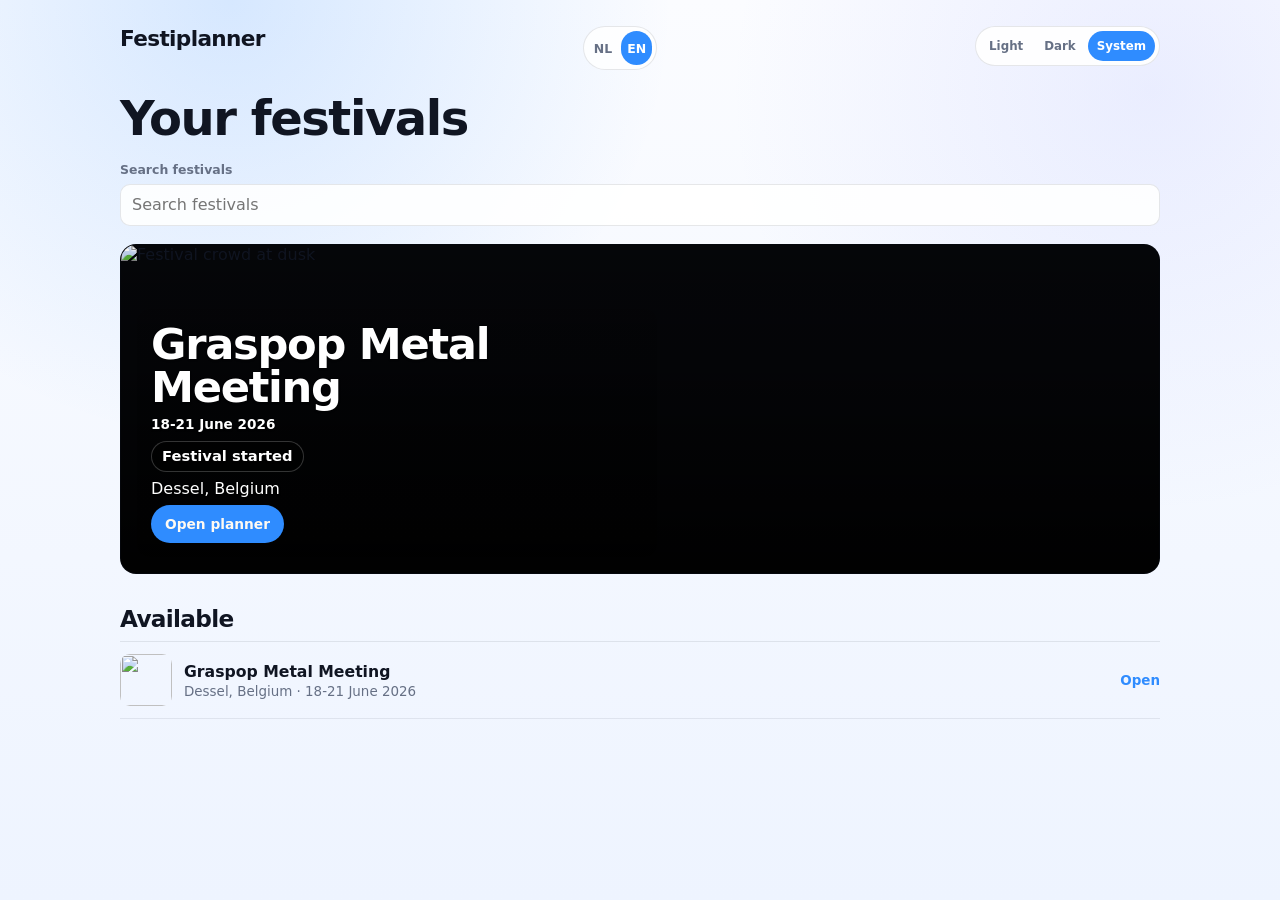
==== index.html @ 2f6f4ede "Add files via upload" ====
<!DOCTYPE html>
<html lang="en">
<head>
  <meta charset="UTF-8">
  <meta name="viewport" content="width=device-width, initial-scale=1.0">
  <title>Festiplanner</title>
  <link rel="stylesheet" href="festiplanner.css">
</head>
<body class="home-page fp-home">
  <div class="fp-shell">
    <header class="fp-topbar">
      <a class="fp-wordmark" href="index.html">Festiplanner</a>
    </header>

    <main class="fp-main">
      <section class="fp-page-head">
        <h1>Your festivals</h1>
      </section>

      <label class="fp-search">
        <span>Search festivals</span>
        <input id="festivalSearch" type="search" placeholder="Search festivals">
      </label>

      <section class="fp-featured" data-festival-card>
        <img src="assets/festival-crowd-discovery.png" alt="Festival crowd at dusk">
        <div class="fp-featured-content">
          <h2>Graspop Metal Meeting</h2>
          <span>18-21 June 2026</span>
          <p class="fp-countdown" id="featuredCountdown" aria-live="polite">Calculating countdown</p>
          <p>Dessel, Belgium</p>
          <a class="fp-primary-button" href="packing.html">Open planner</a>
        </div>
      </section>

      <section class="fp-section">
        <div class="fp-section-title">
          <h2>Available</h2>
        </div>
        <div class="fp-festival-list">
          <a class="fp-festival-item" href="packing.html" data-festival-card>
            <img src="assets/festival-crowd-discovery.png" alt="">
            <div>
              <strong>Graspop Metal Meeting</strong>
              <span>Dessel, Belgium · 18-21 June 2026</span>
            </div>
            <b>Open</b>
          </a>
        </div>
      </section>
    </main>
  </div>

  <script>
    const festivalSearch = document.getElementById("festivalSearch");
    const festivalCards = Array.from(document.querySelectorAll("[data-festival-card]"));
    festivalSearch.addEventListener("input", () => {
      const query = festivalSearch.value.trim().toLowerCase();
      festivalCards.forEach(card => {
        card.hidden = query && !card.textContent.toLowerCase().includes(query);
      });
    });

    const featuredCountdown = document.getElementById("featuredCountdown");
    const graspopStart = new Date("2026-06-18T00:00:00+02:00").getTime();

    function formatCountdownUnit(value, unit) {
      return `${value} ${unit}${value === 1 ? "" : "s"}`;
    }

    function updateFeaturedCountdown() {
      if (!featuredCountdown) return;
      const remaining = graspopStart - Date.now();
      if (remaining <= 0) {
        featuredCountdown.textContent = "Festival started";
        return;
      }

      const totalHours = Math.ceil(remaining / (1000 * 60 * 60));
      if (totalHours < 24) {
        featuredCountdown.textContent = `${formatCountdownUnit(totalHours, "hour")} remaining`;
        return;
      }

      const totalDays = Math.ceil(remaining / (1000 * 60 * 60 * 24));
      if (totalHours < 7 * 24) {
        const days = Math.floor(totalHours / 24);
        const hours = totalHours % 24;
        featuredCountdown.textContent = `${formatCountdownUnit(days, "day")} ${formatCountdownUnit(hours, "hour")} remaining`;
        return;
      }

      featuredCountdown.textContent = `${formatCountdownUnit(totalDays, "day")} remaining`;
    }

    updateFeaturedCountdown();
    setInterval(updateFeaturedCountdown, 60000);
  </script>
  <script src="festiplanner-i18n.js"></script>
</body>
</html>
---- festiplanner.css ----
:root {
      --bg: #100c0a;
      --panel: #1b1512;
      --panel-2: #281d18;
      --text: #f4ead3;
      --muted: #cabb9d;
      --line: #5a4033;
      --red: #c02c24;
      --blood: #6f1512;
      --amber: #d4a24b;
      --green: #73c66d;
      --blue: #8ba6bf;
      --shadow: 0 16px 34px rgba(0, 0, 0, 0.48);
    }

    * {
      box-sizing: border-box;
    }

    body {
      margin: 0;
      min-height: 100vh;
      background:
        linear-gradient(180deg, rgba(16, 12, 10, 0.86), var(--bg) 520px),
        repeating-linear-gradient(0deg, rgba(244, 234, 211, 0.03) 0 1px, transparent 1px 9px),
        repeating-linear-gradient(90deg, rgba(0, 0, 0, 0.18) 0 2px, transparent 2px 46px),
        #100c0a;
      color: var(--text);
      font-family: Arial, Helvetica, sans-serif;
      letter-spacing: 0;
    }

    body::before {
      content: "";
      position: fixed;
      inset: 0;
      z-index: -1;
      background:
        linear-gradient(180deg, rgba(192, 44, 36, 0.18), transparent 36%),
        repeating-linear-gradient(135deg, rgba(212, 162, 75, 0.08) 0 1px, transparent 1px 22px);
      border-bottom: 1px solid rgba(212, 162, 75, 0.18);
      opacity: 0.76;
    }

    button,
    input,
    select,
    textarea {
      font: inherit;
    }

    .app {
      width: min(1160px, calc(100% - 32px));
      margin: 0 auto;
      padding: 28px 0 40px;
    }

    header {
      display: grid;
      grid-template-columns: minmax(0, 1fr) auto;
      gap: 20px;
      align-items: end;
      min-height: 230px;
      padding: 26px 0;
    }

    .title-block {
      max-width: 720px;
    }

    .eyebrow {
      margin: 0 0 10px;
      color: var(--amber);
      font-weight: 700;
      text-transform: uppercase;
      font-size: 0.8rem;
      text-shadow: 0 0 18px rgba(241, 168, 59, 0.36);
    }

    h1 {
      margin: 0;
      font-size: clamp(2.4rem, 6vw, 5.8rem);
      line-height: 0.92;
      letter-spacing: 0;
      text-transform: uppercase;
      font-family: Georgia, "Times New Roman", serif;
      text-shadow: 0 5px 0 #000, 0 0 20px rgba(192, 44, 36, 0.18);
    }

    .subtitle {
      max-width: 580px;
      margin: 18px 0 0;
      color: var(--muted);
      font-size: 1.04rem;
      line-height: 1.55;
    }

    .progress-card {
      width: min(300px, 100%);
      background: linear-gradient(180deg, rgba(40, 29, 24, 0.96), rgba(20, 14, 12, 0.96));
      border: 1px solid var(--line);
      border-radius: 8px;
      padding: 18px;
      box-shadow: var(--shadow);
    }

    .progress-number {
      display: block;
      margin-bottom: 8px;
      font-size: 2.4rem;
      font-weight: 800;
      color: var(--green);
    }

    .progress-track {
      height: 10px;
      overflow: hidden;
      background: #0b0b0c;
      border: 1px solid #2b292c;
      border-radius: 4px;
    }

    .progress-fill {
      width: 0%;
      height: 100%;
      background: linear-gradient(90deg, var(--blood), var(--red), var(--amber));
      transition: width 180ms ease;
    }

    nav {
      position: sticky;
      top: 0;
      z-index: 5;
      display: grid;
      grid-template-columns: repeat(5, minmax(0, 1fr));
      gap: 8px;
      padding: 10px 0;
      background: rgba(16, 12, 10, 0.96);
    }

    nav a {
      display: grid;
      place-items: center;
      min-height: 42px;
      padding: 9px 10px;
      color: var(--text);
      text-decoration: none;
      border: 1px solid var(--line);
      border-radius: 8px;
      background: linear-gradient(180deg, #2b211c, #15100e);
      font-weight: 700;
      text-align: center;
      text-transform: uppercase;
      font-size: 0.9rem;
    }

    nav a:hover {
      border-color: var(--amber);
    }

    main {
      display: grid;
      gap: 20px;
    }

    section {
      scroll-margin-top: 78px;
    }

    .band {
      padding: 22px 0;
      border-top: 1px solid var(--line);
    }

    .section-head {
      display: flex;
      justify-content: space-between;
      gap: 16px;
      align-items: end;
      margin-bottom: 16px;
    }

    h2 {
      margin: 0;
      font-size: clamp(1.45rem, 3vw, 2.1rem);
      line-height: 1.1;
    }

    .hint {
      margin: 6px 0 0;
      color: var(--muted);
      line-height: 1.45;
    }

    .grid {
      display: grid;
      grid-template-columns: repeat(4, minmax(0, 1fr));
      gap: 12px;
    }

    .camp-card {
      min-height: 210px;
      padding: 16px;
      border: 1px solid var(--line);
      border-radius: 8px;
      background: var(--panel);
      cursor: pointer;
      text-align: left;
      color: var(--text);
      transition: transform 160ms ease, border-color 160ms ease, background 160ms ease;
    }

    .camp-card:hover {
      transform: translateY(-2px);
      border-color: var(--amber);
    }

    .camp-card.active {
      border-color: var(--red);
      background: linear-gradient(180deg, rgba(111, 21, 18, 0.62), var(--panel));
      box-shadow: inset 0 0 0 1px rgba(212, 162, 75, 0.22), 0 16px 34px rgba(0, 0, 0, 0.32);
    }

    .camp-icon {
      display: grid;
      place-items: center;
      width: 44px;
      height: 44px;
      margin-bottom: 12px;
      border-radius: 8px;
      background: #0f0b0c;
      border: 1px solid #4e3437;
      font-size: 1.35rem;
      font-weight: 900;
      color: var(--amber);
      text-shadow: 0 2px 0 #000;
    }

    .camp-card h3,
    .panel h3 {
      margin: 0 0 8px;
      font-size: 1.15rem;
    }

    .camp-card p,
    .panel p,
    li {
      color: var(--muted);
      line-height: 1.45;
    }

    .camp-card p {
      margin: 0;
    }

    .type-panel {
      margin-top: 14px;
      padding: 16px;
      border: 1px solid var(--line);
      border-radius: 8px;
      background: rgba(17, 14, 15, 0.86);
    }

    .type-panel h3 {
      margin: 0 0 12px;
      font-size: 1rem;
      text-transform: uppercase;
    }

    .type-grid {
      display: grid;
      grid-template-columns: repeat(3, minmax(0, 1fr));
      gap: 10px;
    }

    .type-card {
      min-height: 116px;
      padding: 13px;
      border: 1px solid var(--line);
      border-radius: 8px;
      background: #100e0f;
      color: var(--text);
      cursor: pointer;
      text-align: left;
    }

    .type-card.active,
    .type-card:hover {
      border-color: var(--amber);
      background: linear-gradient(180deg, rgba(241, 168, 59, 0.12), #100e0f);
    }

    .type-card strong {
      display: block;
      margin-bottom: 6px;
      color: var(--text);
    }

    .type-card span {
      display: block;
      color: var(--muted);
      line-height: 1.35;
      font-size: 0.9rem;
    }

    .selected-panel {
      display: grid;
      grid-template-columns: 1fr 1fr;
      gap: 14px;
      align-items: stretch;
    }

    .panel {
      padding: 18px;
      border: 1px solid var(--line);
      border-radius: 8px;
      background: var(--panel);
    }

    .status-row {
      display: flex;
      flex-wrap: wrap;
      gap: 8px;
      margin-top: 14px;
    }

    .pill {
      display: inline-flex;
      align-items: center;
      min-height: 30px;
      padding: 6px 10px;
      border-radius: 999px;
      background: #101012;
      border: 1px solid #343136;
      color: var(--text);
      font-size: 0.88rem;
      font-weight: 700;
    }

    .tools {
      display: flex;
      flex-wrap: wrap;
      gap: 8px;
      justify-content: flex-end;
    }

    .tool-button {
      min-height: 38px;
      border: 1px solid var(--line);
      border-radius: 8px;
      background: var(--panel-2);
      color: var(--text);
      cursor: pointer;
      padding: 8px 12px;
      font-weight: 700;
      text-transform: uppercase;
      font-size: 0.86rem;
    }

    .tool-button:hover {
      border-color: var(--amber);
    }

    .category-grid {
      display: grid;
      grid-template-columns: repeat(3, minmax(0, 1fr));
      gap: 12px;
    }

    .category {
      padding: 16px;
      border: 1px solid var(--line);
      border-radius: 8px;
      background:
        linear-gradient(180deg, rgba(224, 50, 50, 0.08), transparent 34%),
        var(--panel);
    }

    .category h3 {
      display: flex;
      justify-content: space-between;
      gap: 10px;
      margin: 0 0 12px;
      font-size: 1rem;
    }

    .counter {
      color: var(--amber);
      font-size: 0.86rem;
      white-space: nowrap;
    }

    .checklist {
      display: grid;
      gap: 8px;
    }

    label.check {
      display: grid;
      grid-template-columns: 20px minmax(0, 1fr);
      gap: 9px;
      align-items: start;
      min-height: 28px;
      color: var(--text);
      cursor: pointer;
      line-height: 1.35;
    }

    input[type="checkbox"] {
      width: 18px;
      height: 18px;
      accent-color: var(--red);
      margin-top: 1px;
    }

    label.check span {
      overflow-wrap: anywhere;
    }

    label.check.done span {
      color: #807a72;
      text-decoration: line-through;
    }

    .split {
      display: grid;
      grid-template-columns: 1fr 1fr;
      gap: 12px;
    }

    .lineup-shell {
      display: grid;
      gap: 12px;
    }

    .lineup-controls {
      display: grid;
      grid-template-columns: 1fr 1fr minmax(220px, 1.4fr);
      gap: 10px;
      align-items: end;
    }

    .day-tabs {
      display: grid;
      grid-template-columns: repeat(4, minmax(0, 1fr));
      gap: 8px;
    }

    .day-tab {
      min-height: 40px;
      border: 1px solid var(--line);
      border-radius: 8px;
      background: #100e0f;
      color: var(--text);
      cursor: pointer;
      font-weight: 800;
      text-transform: uppercase;
    }

    .day-tab.active {
      border-color: var(--red);
      background: linear-gradient(180deg, rgba(224, 50, 50, 0.24), #100e0f);
    }

    .lineup-grid {
      display: grid;
      grid-template-columns: minmax(0, 1fr) minmax(320px, 0.38fr);
      gap: 12px;
      align-items: start;
    }

    .act-list {
      display: block;
      overflow-x: auto;
      padding-bottom: 8px;
    }

    .schedule-board {
      min-width: 980px;
      display: grid;
      gap: 8px;
    }

    .time-axis {
      position: relative;
      height: 30px;
      margin-left: 132px;
      border-bottom: 1px solid var(--line);
    }

    .time-tick {
      position: absolute;
      bottom: 5px;
      transform: translateX(-50%);
      color: var(--amber);
      font-size: 0.78rem;
      font-weight: 800;
    }

    .stage-lane {
      display: grid;
      grid-template-columns: 120px minmax(0, 1fr);
      gap: 12px;
      min-height: 116px;
      align-items: stretch;
    }

    .stage-name {
      display: grid;
      place-items: center;
      min-height: 68px;
      padding: 8px;
      border: 1px solid var(--line);
      border-radius: 8px;
      background: #120d0b;
      color: var(--amber);
      font-size: 0.78rem;
      font-weight: 900;
      text-align: center;
      text-transform: uppercase;
    }

    .stage-track {
      position: relative;
      min-height: 116px;
      border: 1px solid rgba(90, 64, 51, 0.82);
      border-radius: 8px;
      background:
        repeating-linear-gradient(90deg, rgba(212, 162, 75, 0.09) 0 1px, transparent 1px 80px),
        rgba(12, 9, 8, 0.88);
      display: flex;
      gap: 8px;
      align-items: stretch;
      overflow-x: auto;
      padding: 8px;
    }

    .stage-track.readable {
      min-height: 0;
      flex-wrap: wrap;
    }

    .act-card {
      position: relative;
      left: auto;
      width: 190px;
      min-width: 190px;
      min-height: 92px;
      display: grid;
      grid-template-columns: minmax(0, 1fr);
      grid-template-rows: minmax(0, 1fr) 34px;
      gap: 8px;
      align-items: center;
      padding: 10px;
      border: 1px solid var(--line);
      border-radius: 7px;
      background: linear-gradient(180deg, #2a1c17, #160f0d);
    }

    .act-card.favorite {
      border-color: var(--amber);
      box-shadow: inset 0 -4px 0 var(--amber);
    }

    .act-card.clashing {
      border-color: var(--red);
      background: linear-gradient(180deg, rgba(140, 23, 23, 0.92), #160f0d);
      box-shadow: inset 0 -4px 0 var(--red);
    }

    .act-name {
      display: block;
      margin-bottom: 4px;
      color: var(--text);
      font-size: 0.96rem;
      line-height: 1.14;
      font-weight: 900;
      overflow-wrap: anywhere;
    }

    .act-meta {
      color: var(--muted);
      font-size: 0.78rem;
      line-height: 1.3;
    }

    .favorite-button {
      width: 100%;
      height: 32px;
      border: 1px solid var(--line);
      border-radius: 7px;
      background: #0f0b0c;
      color: var(--amber);
      cursor: pointer;
      font-size: 0.8rem;
      font-weight: 900;
      text-transform: uppercase;
    }

    .favorite-button[aria-pressed="true"] {
      background: var(--amber);
      color: #160f09;
      border-color: var(--amber);
    }

    .clash-list {
      display: grid;
      gap: 8px;
    }

    .clash-card {
      padding: 12px;
      border: 1px solid rgba(224, 50, 50, 0.9);
      border-radius: 8px;
      background: rgba(140, 23, 23, 0.38);
    }

    .plan-list,
    .marked-list {
      display: grid;
      gap: 8px;
      margin-bottom: 16px;
    }

    .mini-act {
      padding: 10px;
      border: 1px solid var(--line);
      border-radius: 8px;
      background: #120d0b;
    }

    .mini-act.clashing {
      border-color: var(--red);
      background: rgba(140, 23, 23, 0.3);
    }

    .clash-card strong {
      display: block;
      margin-bottom: 5px;
      color: var(--text);
    }

    .source-note {
      margin: 0;
      color: var(--muted);
      font-size: 0.85rem;
      line-height: 1.45;
    }

    .map-actions {
      display: grid;
      gap: 10px;
      margin-top: 12px;
    }

    .maps-link {
      display: grid;
      place-items: center;
      min-height: 42px;
      padding: 10px 12px;
      border: 1px solid var(--amber);
      border-radius: 8px;
      background: linear-gradient(180deg, #3a2619, #17100d);
      color: var(--text);
      text-decoration: none;
      font-weight: 900;
      text-transform: uppercase;
      text-align: center;
    }

    .maps-link:hover {
      border-color: var(--red);
    }

    .field {
      display: grid;
      gap: 7px;
    }

    .field span {
      color: var(--muted);
      font-weight: 700;
      font-size: 0.9rem;
    }

    input,
    select,
    textarea {
      width: 100%;
      min-height: 42px;
      padding: 10px 11px;
      border: 1px solid var(--line);
      border-radius: 8px;
      background: #101012;
      color: var(--text);
    }

    textarea {
      min-height: 118px;
      resize: vertical;
      line-height: 1.45;
    }

    .schedule {
      display: grid;
      gap: 10px;
    }

    .schedule-row {
      display: grid;
      grid-template-columns: 130px minmax(0, 1fr);
      gap: 12px;
      padding: 12px;
      border: 1px solid var(--line);
      border-radius: 8px;
      background: var(--panel);
    }

    .schedule-row strong {
      color: var(--amber);
    }

    .footer-note {
      color: var(--muted);
      font-size: 0.9rem;
      line-height: 1.5;
    }

    @media (max-width: 900px) {
      header,
      .selected-panel,
      .split {
        grid-template-columns: 1fr;
      }

      .progress-card {
        width: 100%;
      }

      .grid,
      .category-grid,
      .type-grid {
        grid-template-columns: repeat(2, minmax(0, 1fr));
      }
    }

    @media (max-width: 620px) {
      .app {
        width: min(100% - 12px, 1160px);
        padding-top: 6px;
      }

      header {
        min-height: auto;
        padding: 10px 0;
      }

      h1 {
        font-size: clamp(2.05rem, 14vw, 3.4rem);
        line-height: 0.98;
      }

      .subtitle {
        font-size: 0.98rem;
        margin-top: 10px;
      }

      .progress-card {
        padding: 12px;
      }

      nav {
        grid-template-columns: repeat(2, minmax(0, 1fr));
      }

      .grid,
      .category-grid,
      .type-grid {
        display: grid !important;
        grid-template-columns: 1fr;
        gap: 10px;
      }

      .camp-card {
        display: block !important;
        min-height: 0;
        padding: 14px;
      }

      .type-card {
        display: block !important;
        min-height: 0;
      }

      .category {
        display: block !important;
      }

      .section-head {
        display: grid;
        align-items: start;
      }

      .tools {
        justify-content: stretch;
      }

      .tool-button {
        flex: 1 1 140px;
      }

      .schedule-row {
        grid-template-columns: 1fr;
      }

      .lineup-controls,
      .lineup-grid {
        grid-template-columns: 1fr;
      }

      .day-tabs {
        grid-template-columns: repeat(2, minmax(0, 1fr));
      }

      .act-card {
        grid-template-columns: minmax(0, 1fr) 32px;
      }

      .schedule-board {
        min-width: 0;
      }

      .stage-lane {
        grid-template-columns: 1fr;
        gap: 6px;
      }

      .time-axis {
        display: none;
      }

      .stage-name {
        font-size: 0.7rem;
        min-height: 34px;
      }

      .stage-track {
        min-height: 0;
        flex-wrap: wrap;
        overflow-x: visible;
      }

      .act-card {
        position: relative;
        width: 100%;
        min-width: 0;
        min-height: 0;
      }
    }
  

    .site-nav a.active {
      border-color: var(--amber);
      color: var(--amber);
    }

    .festival-grid {
      display: grid;
      grid-template-columns: repeat(3, minmax(0, 1fr));
      gap: 12px;
    }

    .festival-card {
      min-height: 180px;
      padding: 18px;
      border: 1px solid var(--line);
      border-radius: 8px;
      background: var(--panel);
      color: var(--text);
      text-decoration: none;
      display: grid;
      align-content: space-between;
    }

    .festival-card.active {
      border-color: var(--amber);
      background: linear-gradient(180deg, rgba(111, 21, 18, 0.58), var(--panel));
    }

    .festival-card h3 {
      margin: 0 0 8px;
      font-size: 1.25rem;
      text-transform: uppercase;
    }

    .about-grid {
      display: grid;
      grid-template-columns: 1fr 1fr;
      gap: 12px;
    }

    .hidden-support {
      display: none !important;
    }

    @media (max-width: 900px) {
      .festival-grid,
      .about-grid {
        grid-template-columns: 1fr;
      }
    }

    .home-page {
      background:
        radial-gradient(circle at 12% 12%, rgba(212, 162, 75, 0.28), transparent 26%),
        radial-gradient(circle at 82% 10%, rgba(192, 44, 36, 0.24), transparent 28%),
        linear-gradient(145deg, #170d0c 0%, #120f16 44%, #24150e 100%);
    }

    .home-page::before {
      background:
        linear-gradient(180deg, rgba(255, 255, 255, 0.1), transparent 30%),
        repeating-linear-gradient(90deg, rgba(255, 255, 255, 0.045) 0 1px, transparent 1px 90px);
      opacity: 0.95;
    }

    .home-shell {
      width: min(1180px, calc(100% - 32px));
      margin: 0 auto;
      padding: 22px 0 48px;
      display: grid;
      gap: 28px;
    }

    .home-hero {
      min-height: min(720px, calc(100vh - 44px));
      display: grid;
      grid-template-columns: minmax(0, 1fr) minmax(280px, 380px);
      gap: 28px;
      align-items: center;
      position: relative;
      overflow: hidden;
      padding: 24px;
      border: 1px solid rgba(244, 234, 211, 0.18);
      border-radius: 22px;
      background:
        linear-gradient(180deg, rgba(255, 255, 255, 0.12), rgba(255, 255, 255, 0.03)),
        radial-gradient(circle at 50% 0%, rgba(212, 162, 75, 0.22), transparent 35%),
        rgba(16, 12, 10, 0.62);
      box-shadow: 0 26px 70px rgba(0, 0, 0, 0.48);
      backdrop-filter: blur(18px);
    }

    .home-hero::after {
      content: "";
      position: absolute;
      inset: auto -6% -18% 18%;
      height: 38%;
      background:
        linear-gradient(90deg, transparent, rgba(212, 162, 75, 0.16), transparent),
        repeating-linear-gradient(90deg, rgba(244, 234, 211, 0.14) 0 4px, transparent 4px 22px);
      transform: rotate(-2deg);
      opacity: 0.75;
      pointer-events: none;
    }

    .home-topbar {
      position: absolute;
      top: 18px;
      left: 18px;
      right: 18px;
      z-index: 1;
      display: flex;
      justify-content: space-between;
      gap: 14px;
      align-items: center;
    }

    .home-brand,
    .home-link,
    .primary-action,
    .secondary-action {
      color: var(--text);
      text-decoration: none;
      font-weight: 900;
      text-transform: uppercase;
    }

    .home-brand {
      font-family: Georgia, "Times New Roman", serif;
      font-size: 1.18rem;
    }

    .home-link {
      padding: 10px 12px;
      border: 1px solid rgba(244, 234, 211, 0.2);
      border-radius: 999px;
      background: rgba(255, 255, 255, 0.08);
      backdrop-filter: blur(12px);
      font-size: 0.8rem;
    }

    .language-toggle {
      display: inline-grid;
      grid-template-columns: 1fr 1fr;
      gap: 3px;
      padding: 4px;
      border: 1px solid var(--line);
      border-radius: 999px;
      background: rgba(8, 10, 16, 0.58);
      box-shadow: 0 12px 30px rgba(0, 0, 0, 0.24);
      backdrop-filter: blur(14px);
    }

    header > .language-toggle {
      align-self: start;
      justify-self: end;
      grid-column: 2;
      grid-row: 1;
    }

    .home-topbar .language-toggle {
      margin-left: auto;
    }

    .language-toggle button {
      min-width: 42px;
      min-height: 34px;
      border: 0;
      border-radius: 999px;
      background: transparent;
      color: var(--muted);
      cursor: pointer;
      font-size: 0.78rem;
      font-weight: 900;
    }

    .language-toggle button.active {
      background: linear-gradient(180deg, rgba(244, 189, 100, 0.32), rgba(255, 255, 255, 0.08));
      color: var(--text);
    }

    .hero-content {
      position: relative;
      z-index: 1;
      max-width: 760px;
      padding-top: 50px;
    }

    .hero-content h1 {
      font-size: clamp(3.2rem, 10vw, 8.4rem);
      text-shadow: 0 8px 0 rgba(0, 0, 0, 0.5), 0 0 30px rgba(212, 162, 75, 0.2);
    }

    .hero-actions {
      display: flex;
      flex-wrap: wrap;
      gap: 10px;
      margin-top: 24px;
    }

    .primary-action,
    .secondary-action {
      display: inline-grid;
      place-items: center;
      min-height: 46px;
      padding: 12px 16px;
      border-radius: 999px;
      border: 1px solid rgba(244, 234, 211, 0.22);
    }

    .primary-action {
      background: linear-gradient(180deg, #f0c36c, #a84a27);
      color: #150d09;
      box-shadow: 0 12px 26px rgba(0, 0, 0, 0.34);
    }

    .secondary-action {
      background: rgba(255, 255, 255, 0.08);
      backdrop-filter: blur(12px);
    }

    .hero-glass,
    .glossy,
    .glossy-panel {
      background:
        linear-gradient(180deg, rgba(255, 255, 255, 0.14), rgba(255, 255, 255, 0.045)),
        rgba(27, 21, 18, 0.72);
      border: 1px solid rgba(244, 234, 211, 0.18);
      box-shadow: 0 18px 48px rgba(0, 0, 0, 0.34);
      backdrop-filter: blur(14px);
    }

    .hero-glass {
      position: relative;
      z-index: 1;
      align-self: end;
      border-radius: 18px;
      padding: 20px;
    }

    .glass-label,
    .festival-kicker {
      display: block;
      margin-bottom: 8px;
      color: var(--amber);
      font-size: 0.76rem;
      font-weight: 900;
      text-transform: uppercase;
    }

    .hero-glass strong {
      display: block;
      font-size: 1.45rem;
      line-height: 1.1;
    }

    .glass-row {
      display: flex;
      flex-wrap: wrap;
      gap: 8px;
      margin-top: 16px;
    }

    .glass-row span {
      padding: 7px 9px;
      border: 1px solid rgba(244, 234, 211, 0.16);
      border-radius: 999px;
      background: rgba(0, 0, 0, 0.18);
      color: var(--text);
      font-size: 0.84rem;
      font-weight: 800;
    }

    .home-band {
      padding: 10px 0 22px;
    }

    .home-section-head {
      margin-bottom: 16px;
    }

    .home-section-head h2 {
      font-family: Georgia, "Times New Roman", serif;
      font-size: clamp(1.8rem, 4vw, 3.2rem);
      text-transform: uppercase;
    }

    .festival-card.glossy {
      min-height: 230px;
      transform: translateY(0);
      transition: transform 180ms ease, border-color 180ms ease;
    }

    .festival-card.glossy:hover {
      transform: translateY(-4px);
      border-color: var(--amber);
    }

    .muted-card {
      opacity: 0.72;
    }

    @media (max-width: 820px) {
      .home-shell {
        width: min(100% - 16px, 1180px);
        padding-top: 8px;
      }

      .home-hero {
        min-height: auto;
        grid-template-columns: 1fr;
        padding: 18px;
      }

      .home-topbar {
        position: relative;
        inset: auto;
        margin-bottom: 28px;
        flex-wrap: wrap;
      }

      .hero-content {
        padding-top: 0;
      }

      .hero-content h1 {
        font-size: clamp(3rem, 17vw, 5.4rem);
      }

      .primary-action,
      .secondary-action {
        width: 100%;
      }
    }

    /* Premium mobile-first app refresh */
    :root {
      --bg: #0b0d12;
      --panel: rgba(23, 25, 33, 0.72);
      --panel-2: rgba(35, 37, 48, 0.78);
      --text: #f7f4ee;
      --muted: #b9b6c7;
      --line: rgba(255, 255, 255, 0.12);
      --red: #ff4d4d;
      --blood: #a52233;
      --amber: #f4bd64;
      --green: #7fe29a;
      --blue: #8ab6ff;
      --shadow: 0 20px 60px rgba(0, 0, 0, 0.42);
      --radius: 18px;
      --radius-sm: 12px;
    }

    body {
      background:
        radial-gradient(circle at 18% 0%, rgba(255, 77, 77, 0.2), transparent 30%),
        radial-gradient(circle at 88% 12%, rgba(244, 189, 100, 0.16), transparent 28%),
        linear-gradient(145deg, #0b0d12 0%, #12131b 55%, #171015 100%);
      font-family: Inter, ui-sans-serif, system-ui, -apple-system, BlinkMacSystemFont, "Segoe UI", Arial, sans-serif;
    }

    body::before {
      background:
        linear-gradient(180deg, rgba(255, 255, 255, 0.06), transparent 38%),
        repeating-linear-gradient(90deg, rgba(255, 255, 255, 0.025) 0 1px, transparent 1px 72px);
      border-bottom: 0;
    }

    .app {
      width: min(1120px, calc(100% - 28px));
    }

    header {
      min-height: 190px;
      padding: 22px 0;
      align-items: center;
    }

    h1,
    .hero-content h1,
    .home-section-head h2 {
      font-family: Inter, ui-sans-serif, system-ui, -apple-system, BlinkMacSystemFont, "Segoe UI", Arial, sans-serif;
      letter-spacing: 0;
      text-shadow: none;
    }

    h1 {
      font-size: clamp(2.25rem, 5vw, 4.5rem);
      line-height: 1;
    }

    h2 {
      font-size: clamp(1.45rem, 3vw, 2rem);
      letter-spacing: 0;
    }

    .subtitle,
    .hint,
    .panel p,
    .camp-card p,
    li {
      color: var(--muted);
    }

    .progress-card,
    .panel,
    .category,
    .camp-card,
    .type-panel,
    .type-card,
    .schedule-row,
    .festival-card,
    .hero-glass,
    .glossy-panel {
      border-radius: var(--radius);
      background:
        linear-gradient(180deg, rgba(255, 255, 255, 0.1), rgba(255, 255, 255, 0.035)),
        var(--panel);
      border: 1px solid var(--line);
      box-shadow: var(--shadow);
      backdrop-filter: blur(18px);
    }

    .camp-card,
    .type-card,
    .category,
    .panel {
      box-shadow: 0 14px 38px rgba(0, 0, 0, 0.28);
    }

    .camp-card.active,
    .type-card.active,
    .day-tab.active {
      background:
        linear-gradient(180deg, rgba(255, 77, 77, 0.22), rgba(255, 255, 255, 0.04)),
        var(--panel);
      border-color: rgba(255, 77, 77, 0.64);
    }

    nav.site-nav {
      border: 1px solid var(--line);
      border-radius: 999px;
      padding: 7px;
      background: rgba(14, 16, 22, 0.72);
      box-shadow: 0 16px 42px rgba(0, 0, 0, 0.32);
      backdrop-filter: blur(18px);
    }

    nav.site-nav a {
      min-height: 42px;
      border-radius: 999px;
      border: 0;
      background: transparent;
      color: var(--muted);
      font-size: 0.82rem;
      letter-spacing: 0;
    }

    nav.site-nav a.active {
      background: linear-gradient(180deg, rgba(244, 189, 100, 0.24), rgba(255, 255, 255, 0.07));
      color: var(--text);
      border-color: transparent;
    }

    button,
    .tool-button,
    .maps-link,
    .primary-action,
    .secondary-action,
    .favorite-button {
      border-radius: 999px;
    }

    .tool-button,
    .maps-link,
    .primary-action {
      background: linear-gradient(180deg, #ffd58a, #f08a4b);
      color: #17100c;
      border: 0;
      box-shadow: 0 12px 28px rgba(0, 0, 0, 0.28);
    }

    .secondary-action {
      background: rgba(255, 255, 255, 0.08);
      border-color: var(--line);
    }

    input,
    select,
    textarea {
      border-radius: var(--radius-sm);
      border: 1px solid var(--line);
      background: rgba(6, 8, 13, 0.58);
      min-height: 48px;
    }

    input:focus,
    select:focus,
    textarea:focus,
    button:focus-visible,
    a:focus-visible {
      outline: 2px solid rgba(244, 189, 100, 0.72);
      outline-offset: 2px;
    }

    .home-shell {
      width: min(1120px, calc(100% - 28px));
    }

    .home-hero {
      min-height: min(640px, calc(100vh - 44px));
      border-radius: 28px;
      background:
        linear-gradient(180deg, rgba(255, 255, 255, 0.14), rgba(255, 255, 255, 0.04)),
        radial-gradient(circle at 72% 18%, rgba(244, 189, 100, 0.2), transparent 34%),
        rgba(16, 18, 26, 0.64);
    }

    .hero-content h1 {
      font-size: clamp(2.8rem, 7vw, 6rem);
      line-height: 0.98;
    }

    .home-brand {
      font-family: Inter, ui-sans-serif, system-ui, -apple-system, BlinkMacSystemFont, "Segoe UI", Arial, sans-serif;
      letter-spacing: 0;
    }

    .home-link {
      border-radius: 999px;
      border-color: var(--line);
    }

    .festival-card.glossy {
      border-radius: 24px;
    }

    .act-card,
    .mini-act,
    .clash-card,
    .stage-name,
    .stage-track {
      border-radius: var(--radius-sm);
    }

    .clash-card,
    .act-card.clashing,
    .mini-act.clashing {
      border-color: rgba(255, 77, 77, 0.86);
      background:
        linear-gradient(180deg, rgba(255, 77, 77, 0.24), rgba(110, 18, 28, 0.28)),
        rgba(22, 12, 16, 0.84);
    }

    @media (max-width: 700px) {
      body:not(.home-page) {
        padding-bottom: 92px;
      }

      .app {
        width: min(100% - 18px, 1120px);
        padding-top: 8px;
      }

      header {
        min-height: auto;
        gap: 12px;
        padding: 10px 0 14px;
      }

      h1 {
        font-size: clamp(2rem, 11vw, 3.2rem);
      }

      .subtitle {
        font-size: 0.96rem;
        margin-top: 10px;
      }

      .progress-card {
        padding: 14px;
        border-radius: 18px;
      }

      .progress-number {
        font-size: 2rem;
      }

      nav.site-nav {
        position: fixed;
        left: 10px;
        right: 10px;
        bottom: 10px;
        top: auto;
        z-index: 20;
        grid-template-columns: repeat(5, minmax(0, 1fr));
        gap: 3px;
        padding: 6px;
        border-radius: 24px;
      }

      nav.site-nav a {
        min-height: 48px;
        padding: 7px 4px;
        font-size: 0.68rem;
      }

      .band {
        padding: 16px 0;
      }

      .section-head {
        margin-bottom: 12px;
      }

      .camp-card,
      .type-card,
      .category,
      .panel,
      .schedule-row {
        border-radius: 18px;
      }

      .tools {
        gap: 8px;
      }

      .tool-button {
        min-height: 44px;
      }

      .lineup-controls {
        gap: 8px;
      }

      .home-shell {
        width: min(100% - 16px, 1120px);
        padding: 8px 0 34px;
      }

      .home-hero {
        padding: 16px;
        border-radius: 24px;
      }

      .hero-content h1 {
        font-size: clamp(2.6rem, 13vw, 4.4rem);
      }

      .hero-actions {
        margin-top: 18px;
      }

      .home-band {
        padding: 6px 0 18px;
      }
    }

    .app-home {
      min-height: 100vh;
      background:
        radial-gradient(circle at 12% 0%, rgba(120, 136, 255, 0.16), transparent 30%),
        radial-gradient(circle at 90% 8%, rgba(89, 214, 196, 0.12), transparent 28%),
        linear-gradient(145deg, #0b0f17 0%, #101522 56%, #0d111a 100%);
      --panel: rgba(20, 25, 37, 0.74);
      --panel-2: rgba(28, 35, 50, 0.78);
      --text: #f5f7fb;
      --muted: #aeb8c9;
      --line: rgba(255, 255, 255, 0.11);
      --amber: #8fb7ff;
      --red: #7dd9cc;
      --blood: #4a6fff;
    }

    .app-home::before {
      background:
        linear-gradient(180deg, rgba(255, 255, 255, 0.055), transparent 34%),
        repeating-linear-gradient(90deg, rgba(255, 255, 255, 0.022) 0 1px, transparent 1px 80px);
      opacity: 0.72;
    }

    .home-app-shell {
      width: min(860px, calc(100% - 28px));
      margin: 0 auto;
      padding: 20px 0 42px;
    }

    .home-app-header {
      display: grid;
      grid-template-columns: minmax(0, 1fr) auto;
      gap: 14px;
      align-items: start;
      min-height: 0;
      padding: 12px 0 18px;
    }

    .home-app-header h1 {
      font-size: clamp(2rem, 8vw, 3.4rem);
      line-height: 1;
      margin: 0;
    }

    .home-app-header .subtitle {
      margin-top: 8px;
      max-width: 460px;
    }

    .festival-picker {
      display: grid;
      gap: 14px;
    }

    .search-field {
      display: grid;
      gap: 8px;
      padding: 14px;
      border: 1px solid var(--line);
      border-radius: 22px;
      background:
        linear-gradient(180deg, rgba(255, 255, 255, 0.1), rgba(255, 255, 255, 0.035)),
        var(--panel);
      box-shadow: var(--shadow);
      backdrop-filter: blur(18px);
    }

    .search-field span {
      color: var(--muted);
      font-size: 0.86rem;
      font-weight: 900;
      text-transform: uppercase;
    }

    .festival-list {
      display: grid;
      gap: 12px;
    }

    .festival-app-card {
      display: grid;
      gap: 18px;
      padding: 18px;
      border: 1px solid var(--line);
      border-radius: 24px;
      background:
        linear-gradient(180deg, rgba(255, 255, 255, 0.12), rgba(255, 255, 255, 0.035)),
        rgba(23, 25, 33, 0.78);
      box-shadow: 0 18px 50px rgba(0, 0, 0, 0.36);
      backdrop-filter: blur(18px);
    }

    .festival-app-card h2 {
      margin: 6px 0 5px;
      font-size: clamp(1.25rem, 5vw, 2rem);
      line-height: 1.05;
    }

    .festival-app-card p {
      margin: 0;
      color: var(--muted);
    }

    .festival-status {
      color: #8fb7ff;
      font-size: 0.78rem;
      font-weight: 900;
      text-transform: uppercase;
    }

    .festival-card-bottom {
      display: flex;
      justify-content: space-between;
      gap: 10px;
      align-items: center;
    }

    .open-action {
      display: inline-grid;
      place-items: center;
      min-height: 42px;
      padding: 10px 16px;
      border: 0;
      border-radius: 999px;
      background: linear-gradient(180deg, #dce8ff, #8fb7ff);
      color: #08111f;
      text-decoration: none;
      font-weight: 900;
      text-transform: uppercase;
      cursor: pointer;
    }

    .open-action.disabled {
      opacity: 0.52;
      cursor: not-allowed;
    }

    .home-bottom-nav {
      margin-top: 18px;
    }

    @media (max-width: 700px) {
      .home-page {
        padding-bottom: 92px;
      }

      .home-app-shell {
        width: min(100% - 18px, 860px);
        padding: 8px 0 22px;
      }

      .home-app-header {
        padding-top: 8px;
      }

      .festival-app-card {
        padding: 16px;
      }

      .festival-card-bottom {
        align-items: stretch;
      }

      .open-action {
        min-width: 96px;
      }

      .home-bottom-nav {
        position: fixed;
        left: 10px;
        right: 10px;
        bottom: 10px;
        top: auto;
        z-index: 20;
        display: grid;
        grid-template-columns: repeat(5, minmax(0, 1fr));
        gap: 3px;
        padding: 6px;
        border-radius: 24px;
      }
    }

    .discovery-home {
      background:
        radial-gradient(circle at 20% 0%, rgba(255, 82, 130, 0.24), transparent 34%),
        radial-gradient(circle at 92% 8%, rgba(255, 191, 94, 0.16), transparent 30%),
        linear-gradient(155deg, #090a10 0%, #10111b 46%, #190e13 100%);
      --amber: #ffcf7a;
      --red: #ff4f7b;
    }

    .discovery-shell {
      width: min(1180px, calc(100% - 28px));
      margin: 0 auto;
      padding: 18px 0 42px;
    }

    .discovery-header {
      min-height: 0;
      padding: 8px 0 16px;
      display: flex;
      justify-content: space-between;
      align-items: flex-start;
    }

    .discovery-header h1 {
      max-width: 620px;
      font-size: clamp(2.2rem, 7vw, 4.9rem);
      line-height: 0.96;
      margin: 0;
    }

    .featured-festival {
      position: relative;
      min-height: 520px;
      overflow: hidden;
      border-radius: 34px;
      border: 1px solid rgba(255, 255, 255, 0.14);
      background: #111;
      box-shadow: 0 34px 90px rgba(0, 0, 0, 0.52);
      isolation: isolate;
    }

    .featured-festival img,
    .poster-card img {
      position: absolute;
      inset: 0;
      width: 100%;
      height: 100%;
      object-fit: cover;
    }

    .featured-festival::after,
    .poster-card::after {
      content: "";
      position: absolute;
      inset: 0;
      background:
        linear-gradient(180deg, rgba(0, 0, 0, 0.12), rgba(0, 0, 0, 0.78)),
        linear-gradient(90deg, rgba(0, 0, 0, 0.62), transparent 58%);
      z-index: 1;
    }

    .featured-overlay {
      position: absolute;
      z-index: 2;
      left: 28px;
      right: 28px;
      bottom: 28px;
      display: grid;
      gap: 10px;
      max-width: 540px;
    }

    .featured-overlay h2 {
      margin: 0;
      font-size: clamp(2.1rem, 6vw, 4.8rem);
      line-height: 0.95;
    }

    .featured-overlay p {
      margin: 0 0 8px;
      color: rgba(255, 255, 255, 0.82);
      font-size: 1.05rem;
    }

    .discovery-tools {
      margin: 18px 0 14px;
    }

    .discovery-search {
      display: grid;
      gap: 8px;
      width: min(520px, 100%);
      padding: 12px 14px;
      border: 1px solid rgba(255, 255, 255, 0.12);
      border-radius: 22px;
      background: rgba(255, 255, 255, 0.08);
      backdrop-filter: blur(18px);
    }

    .discovery-search span {
      color: rgba(255, 255, 255, 0.62);
      font-size: 0.78rem;
      font-weight: 900;
      text-transform: uppercase;
    }

    .festival-rail {
      display: grid;
      grid-template-columns: 1.2fr 0.9fr 0.9fr;
      gap: 14px;
      align-items: stretch;
    }

    .poster-card {
      position: relative;
      min-height: 340px;
      overflow: hidden;
      border-radius: 28px;
      border: 1px solid rgba(255, 255, 255, 0.12);
      background: rgba(255, 255, 255, 0.06);
      box-shadow: 0 24px 70px rgba(0, 0, 0, 0.38);
      isolation: isolate;
    }

    .poster-placeholder {
      position: absolute;
      inset: 0;
      background:
        radial-gradient(circle at 34% 25%, rgba(255, 207, 122, 0.28), transparent 28%),
        linear-gradient(145deg, #191b2b, #10121c 48%, #25131b);
    }

    .poster-placeholder.alt {
      background:
        radial-gradient(circle at 70% 18%, rgba(120, 136, 255, 0.26), transparent 26%),
        linear-gradient(145deg, #121929, #10121c 52%, #1a1428);
    }

    .poster-content {
      position: absolute;
      z-index: 2;
      inset: auto 18px 18px;
      display: grid;
      gap: 8px;
    }

    .poster-content h2 {
      margin: 0;
      font-size: clamp(1.45rem, 3vw, 2.1rem);
      line-height: 1;
    }

    .poster-content p {
      margin: 0;
      color: rgba(255, 255, 255, 0.76);
    }

    .discovery-home .open-action {
      justify-self: start;
      min-height: 44px;
      padding-inline: 18px;
      background: rgba(255, 255, 255, 0.92);
      color: #0a0d13;
    }

    .discovery-home .open-action.disabled {
      background: rgba(255, 255, 255, 0.16);
      color: rgba(255, 255, 255, 0.62);
    }

    @media (max-width: 840px) {
      .discovery-shell {
        width: min(100% - 16px, 1180px);
        padding-top: 10px;
        padding-bottom: 110px;
      }

      .discovery-header h1 {
        font-size: clamp(2rem, 11vw, 3.6rem);
      }

      .featured-festival {
        min-height: 430px;
        border-radius: 28px;
      }

      .featured-overlay {
        left: 18px;
        right: 18px;
        bottom: 18px;
      }

      .festival-rail {
        display: flex;
        gap: 12px;
        overflow-x: auto;
        padding-bottom: 8px;
        scroll-snap-type: x mandatory;
      }

      .poster-card {
        min-width: 78vw;
        min-height: 320px;
        scroll-snap-align: start;
      }
    }

    /* Lightweight native-app refinement */
    :root {
      --panel: rgba(18, 20, 27, 0.58);
      --panel-2: rgba(24, 27, 35, 0.64);
      --line: rgba(255, 255, 255, 0.085);
      --shadow: 0 8px 22px rgba(0, 0, 0, 0.18);
      --radius: 12px;
      --radius-sm: 9px;
    }

    .app {
      width: min(1040px, calc(100% - 36px));
      padding-top: 18px;
    }

    header {
      min-height: 148px;
      padding: 14px 0 20px;
      border-bottom: 1px solid var(--line);
    }

    h1 {
      font-size: clamp(2rem, 4.4vw, 3.6rem);
      font-weight: 760;
    }

    h2 {
      font-size: clamp(1.28rem, 2.4vw, 1.7rem);
      font-weight: 740;
    }

    .eyebrow {
      margin-bottom: 8px;
      color: var(--muted);
      font-size: 0.72rem;
      letter-spacing: 0.04em;
      text-shadow: none;
    }

    .subtitle {
      max-width: 540px;
      font-size: 0.98rem;
      line-height: 1.48;
    }

    .band {
      padding: 26px 0;
      border-top: 0;
    }

    .section-head {
      margin-bottom: 14px;
      align-items: start;
    }

    .progress-card,
    .panel,
    .category,
    .camp-card,
    .type-panel,
    .type-card,
    .schedule-row,
    .festival-card,
    .hero-glass,
    .glossy-panel,
    .search-field,
    .festival-app-card {
      border-radius: var(--radius);
      background: rgba(255, 255, 255, 0.035);
      border: 1px solid var(--line);
      box-shadow: none;
      backdrop-filter: none;
    }

    .progress-card {
      width: min(260px, 100%);
      padding: 14px;
    }

    .progress-number {
      font-size: 2rem;
    }

    .camp-card,
    .type-card {
      min-height: 0;
      padding: 14px;
    }

    .camp-card:hover,
    .festival-card.glossy:hover {
      transform: none;
    }

    .camp-icon {
      width: 34px;
      height: 34px;
      margin-bottom: 10px;
      border-radius: 8px;
      background: rgba(255, 255, 255, 0.035);
    }

    .camp-card.active,
    .type-card.active,
    .day-tab.active {
      background: rgba(255, 255, 255, 0.07);
      border-color: rgba(244, 189, 100, 0.42);
      box-shadow: none;
    }

    .selected-panel,
    .split,
    .category-grid,
    .grid,
    .type-grid {
      gap: 10px;
    }

    .category {
      padding: 14px 0;
      background: transparent;
      border-width: 1px 0 0;
      border-radius: 0;
    }

    .category h3 {
      margin-bottom: 10px;
      font-size: 0.98rem;
    }

    .checklist {
      gap: 4px;
    }

    label.check {
      min-height: 34px;
      padding: 5px 0;
      border-bottom: 1px solid rgba(255, 255, 255, 0.055);
    }

    .pill {
      min-height: 26px;
      padding: 5px 8px;
      border-radius: 999px;
      border-color: rgba(255, 255, 255, 0.08);
      background: rgba(255, 255, 255, 0.045);
      font-size: 0.8rem;
    }

    nav.site-nav {
      border-radius: 16px;
      border: 1px solid var(--line);
      background: rgba(13, 15, 21, 0.82);
      box-shadow: none;
      backdrop-filter: blur(10px);
    }

    nav.site-nav a {
      border-radius: 12px;
      min-height: 38px;
      font-weight: 760;
    }

    .tool-button,
    .maps-link,
    .primary-action,
    .open-action {
      min-height: 40px;
      box-shadow: none;
      font-size: 0.82rem;
    }

    input,
    select,
    textarea {
      min-height: 44px;
      border-radius: var(--radius-sm);
      background: rgba(255, 255, 255, 0.035);
    }

    .field span {
      font-size: 0.8rem;
      color: var(--muted);
    }

    .lineup-grid {
      grid-template-columns: minmax(0, 1fr) minmax(300px, 0.36fr);
    }

    .stage-track,
    .act-card,
    .mini-act,
    .clash-card {
      box-shadow: none;
      border-radius: var(--radius-sm);
    }

    .stage-track {
      background: rgba(255, 255, 255, 0.025);
    }

    .act-card {
      background: rgba(255, 255, 255, 0.055);
    }

    @media (max-width: 700px) {
      body:not(.home-page) {
        padding-bottom: 84px;
      }

      .app {
        width: min(100% - 22px, 1040px);
      }

      header {
        padding: 8px 0 14px;
        border-bottom: 0;
      }

      h1 {
        font-size: clamp(1.9rem, 9vw, 2.75rem);
      }

      .progress-card {
        padding: 12px;
      }

      nav.site-nav {
        left: 12px;
        right: 12px;
        bottom: 12px;
        border-radius: 18px;
      }

      nav.site-nav a {
        min-height: 44px;
        border-radius: 14px;
      }

      .band {
        padding: 18px 0;
      }

      .panel,
      .camp-card,
      .type-card,
      .schedule-row {
        border-radius: 12px;
        padding: 13px;
      }
    }

    .native-home {
      background:
        linear-gradient(180deg, #0c111a 0%, #0a0d13 100%);
      --amber: #8fb7ff;
      --red: #7dd9cc;
    }

    .native-shell {
      width: min(760px, calc(100% - 28px));
      margin: 0 auto;
      padding: 14px 0 96px;
    }

    .native-header {
      min-height: 0;
      padding: 8px 0 16px;
      border: 0;
      display: flex;
      justify-content: space-between;
      align-items: flex-start;
    }

    .native-header h1 {
      margin: 0;
      font-size: clamp(1.9rem, 8vw, 2.6rem);
      font-weight: 780;
      line-height: 1.05;
    }

    .native-header .subtitle {
      margin-top: 4px;
      font-size: 0.96rem;
    }

    .native-main {
      display: grid;
      gap: 22px;
    }

    .native-search {
      display: grid;
      gap: 7px;
    }

    .native-search span {
      color: var(--muted);
      font-size: 0.78rem;
      font-weight: 760;
    }

    .native-section {
      display: grid;
      gap: 10px;
    }

    .native-section-title {
      display: flex;
      justify-content: space-between;
      align-items: baseline;
      gap: 12px;
      padding: 0 2px;
    }

    .native-section-title h2 {
      margin: 0;
      font-size: 1.05rem;
      font-weight: 780;
    }

    .native-section-title span {
      color: var(--muted);
      font-size: 0.86rem;
    }

    .native-list {
      overflow: hidden;
      border: 1px solid var(--line);
      border-radius: 14px;
      background: rgba(255, 255, 255, 0.035);
    }

    .native-festival-row {
      display: grid;
      grid-template-columns: 54px minmax(0, 1fr) auto;
      gap: 12px;
      align-items: center;
      min-height: 74px;
      padding: 10px 12px;
      color: var(--text);
      text-decoration: none;
      border-bottom: 1px solid rgba(255, 255, 255, 0.06);
    }

    .native-festival-row:last-child {
      border-bottom: 0;
    }

    .native-festival-row.disabled {
      opacity: 0.58;
    }

    .festival-thumb {
      width: 54px;
      height: 54px;
      overflow: hidden;
      border-radius: 10px;
      background: rgba(255, 255, 255, 0.08);
    }

    .festival-thumb img {
      width: 100%;
      height: 100%;
      object-fit: cover;
    }

    .festival-thumb.placeholder {
      background:
        linear-gradient(135deg, rgba(143, 183, 255, 0.3), rgba(255, 255, 255, 0.05));
    }

    .native-row-main {
      display: grid;
      gap: 3px;
      min-width: 0;
    }

    .native-row-main strong {
      overflow: hidden;
      text-overflow: ellipsis;
      white-space: nowrap;
      font-size: 0.98rem;
    }

    .native-row-main span,
    .native-row-meta span {
      color: var(--muted);
      font-size: 0.84rem;
    }

    .native-row-meta {
      display: grid;
      gap: 4px;
      justify-items: end;
      white-space: nowrap;
    }

    .native-row-meta b {
      color: var(--amber);
      font-size: 0.8rem;
    }

    .quick-grid {
      display: grid;
      grid-template-columns: repeat(4, minmax(0, 1fr));
      gap: 8px;
    }

    .quick-grid a {
      display: grid;
      place-items: center;
      min-height: 54px;
      padding: 10px;
      border: 1px solid var(--line);
      border-radius: 14px;
      background: rgba(255, 255, 255, 0.035);
      color: var(--text);
      text-decoration: none;
      font-size: 0.86rem;
      font-weight: 760;
    }

    @media (max-width: 700px) {
      .native-shell {
        width: min(100% - 18px, 760px);
        padding-top: 8px;
      }

      .quick-grid {
        grid-template-columns: repeat(2, minmax(0, 1fr));
      }

      .native-festival-row {
        grid-template-columns: 50px minmax(0, 1fr) auto;
        padding-inline: 10px;
      }

      .festival-thumb {
        width: 50px;
        height: 50px;
      }
    }

    /* Final design system: clean festival companion app */
    :root {
      --bg: #07080c;
      --surface: #0d0f15;
      --surface-2: #12141b;
      --text: #f5f7fb;
      --muted: #8f98aa;
      --line: rgba(255, 255, 255, 0.09);
      --accent: #2f8cff;
      --accent-soft: rgba(47, 140, 255, 0.16);
      --danger: #ff4d5d;
      --radius: 14px;
      --radius-sm: 10px;
      --shadow: none;
      --amber: var(--accent);
      --red: var(--accent);
      --blood: #1b4f94;
    }

    html {
      background: var(--bg);
    }

    body {
      background: var(--bg) !important;
      color: var(--text);
      font-family: Inter, Manrope, ui-sans-serif, system-ui, -apple-system, BlinkMacSystemFont, "Segoe UI", Arial, sans-serif;
    }

    body::before {
      display: none !important;
    }

    .app,
    .fp-shell {
      width: min(1040px, calc(100% - 32px));
      margin: 0 auto;
    }

    .app {
      padding: 18px 0 42px;
    }

    .fp-shell {
      padding: 18px 0 36px;
    }

    .fp-topbar,
    header {
      display: flex;
      align-items: flex-start;
      justify-content: space-between;
      gap: 16px;
      min-height: 0;
      padding: 8px 0 18px;
      border-bottom: 0;
    }

    .fp-wordmark,
    .eyebrow {
      color: var(--text);
      font-size: 1.35rem;
      font-weight: 820;
      letter-spacing: -0.03em;
      text-decoration: none;
      text-transform: none;
      text-shadow: none;
    }

    header .eyebrow {
      display: block;
      margin: 0 0 8px;
    }

    h1,
    h2,
    h3,
    .hero-content h1,
    .home-section-head h2 {
      font-family: Inter, Manrope, ui-sans-serif, system-ui, -apple-system, BlinkMacSystemFont, "Segoe UI", Arial, sans-serif;
      letter-spacing: -0.03em;
      text-shadow: none;
    }

    h1,
    .fp-page-head h1 {
      margin: 0;
      font-size: clamp(1.75rem, 4.8vw, 3rem);
      line-height: 1.04;
      font-weight: 780;
      text-transform: none;
    }

    h2 {
      font-size: clamp(1.12rem, 2.4vw, 1.45rem);
      font-weight: 760;
    }

    h3 {
      font-weight: 720;
    }

    .subtitle,
    .hint,
    .panel p,
    .camp-card p,
    li {
      color: var(--muted);
    }

    .fp-main,
    main {
      display: grid;
      gap: 18px;
    }

    .fp-page-head {
      padding: 6px 0 0;
    }

    .fp-search,
    .discovery-search,
    .search-field {
      display: grid;
      gap: 7px;
      padding: 0;
      border: 0;
      background: transparent;
      box-shadow: none;
      backdrop-filter: none;
    }

    .fp-search span,
    .discovery-search span,
    .search-field span,
    .field span {
      color: var(--muted);
      font-size: 0.78rem;
      font-weight: 680;
      text-transform: none;
    }

    input,
    select,
    textarea {
      min-height: 42px;
      border-radius: var(--radius-sm);
      border: 1px solid var(--line);
      background: var(--surface);
      color: var(--text);
      box-shadow: none;
    }

    input:focus,
    select:focus,
    textarea:focus {
      border-color: rgba(47, 140, 255, 0.7);
      outline: 3px solid var(--accent-soft);
    }

    .fp-featured {
      position: relative;
      min-height: 330px;
      overflow: hidden;
      border-radius: 16px;
      border: 1px solid var(--line);
      background: var(--surface);
    }

    .fp-featured img {
      position: absolute;
      inset: 0;
      width: 100%;
      height: 100%;
      object-fit: cover;
    }

    .fp-featured::after {
      content: "";
      position: absolute;
      inset: 0;
      background: linear-gradient(180deg, rgba(0, 0, 0, 0.08), rgba(0, 0, 0, 0.78));
    }

    .fp-featured-content {
      position: absolute;
      z-index: 1;
      left: 18px;
      right: 18px;
      bottom: 18px;
      display: grid;
      gap: 7px;
      max-width: 520px;
    }

    .fp-featured-content span,
    .fp-section-title span {
      color: rgba(255, 255, 255, 0.72);
      font-size: 0.85rem;
      font-weight: 650;
    }

    .fp-featured-content h2 {
      margin: 0;
      color: #fff;
      font-size: clamp(1.65rem, 5vw, 2.7rem);
      line-height: 1;
    }

    .fp-featured-content p {
      margin: 0;
      color: rgba(255, 255, 255, 0.72);
    }

    .fp-primary-button,
    .open-action,
    .tool-button,
    .maps-link,
    .primary-action {
      display: inline-grid;
      place-items: center;
      justify-self: start;
      min-height: 38px;
      padding: 8px 14px;
      border: 0;
      border-radius: 999px;
      background: var(--accent);
      color: white;
      text-decoration: none;
      font-size: 0.86rem;
      font-weight: 720;
      box-shadow: none;
      text-transform: none;
    }

    .fp-section,
    .band {
      padding: 14px 0;
      border: 0;
    }

    .fp-section-title,
    .section-head {
      display: flex;
      justify-content: space-between;
      align-items: end;
      gap: 12px;
      margin-bottom: 10px;
    }

    .fp-section-title h2,
    .section-head h2 {
      margin: 0;
    }

    .fp-festival-list {
      border-top: 1px solid var(--line);
    }

    .fp-festival-item {
      display: grid;
      grid-template-columns: 52px minmax(0, 1fr) auto;
      gap: 12px;
      align-items: center;
      padding: 12px 0;
      color: var(--text);
      text-decoration: none;
      border-bottom: 1px solid var(--line);
    }

    .fp-festival-item img {
      width: 52px;
      height: 52px;
      border-radius: 10px;
      object-fit: cover;
    }

    .fp-festival-item div {
      display: grid;
      gap: 3px;
      min-width: 0;
    }

    .fp-festival-item strong {
      overflow: hidden;
      text-overflow: ellipsis;
      white-space: nowrap;
      font-size: 0.98rem;
    }

    .fp-festival-item span,
    .fp-festival-item b {
      color: var(--muted);
      font-size: 0.84rem;
    }

    .fp-festival-item b {
      color: var(--accent);
    }

    .progress-card,
    .panel,
    .category,
    .camp-card,
    .type-panel,
    .type-card,
    .schedule-row,
    .stage-track,
    .act-card,
    .mini-act,
    .clash-card {
      border-radius: var(--radius);
      border: 1px solid var(--line);
      background: transparent;
      box-shadow: none;
      backdrop-filter: none;
    }

    .progress-card {
      width: min(230px, 100%);
      padding: 12px;
      background: var(--surface);
    }

    .progress-number {
      font-size: 1.8rem;
      color: var(--accent);
    }

    .progress-fill {
      background: var(--accent);
    }

    nav.site-nav {
      position: sticky;
      top: 0;
      z-index: 10;
      display: flex;
      gap: 4px;
      padding: 4px;
      margin-bottom: 12px;
      border: 1px solid var(--line);
      border-radius: 14px;
      background: rgba(7, 8, 12, 0.92);
      box-shadow: none;
      backdrop-filter: blur(12px);
    }

    nav.site-nav a {
      flex: 1;
      min-height: 36px;
      border: 0;
      border-radius: 10px;
      background: transparent;
      color: var(--muted);
      font-size: 0.82rem;
      font-weight: 650;
      text-transform: none;
    }

    nav.site-nav a.active {
      background: var(--surface-2);
      color: var(--text);
    }

    .festival-profile-header {
      display: flex;
      justify-content: space-between;
      gap: 12px;
      align-items: end;
      padding: 10px 0 16px;
      border-bottom: 1px solid var(--line);
      margin-bottom: 4px;
    }

    .festival-profile-header div {
      display: grid;
      gap: 3px;
    }

    .festival-profile-header span {
      color: var(--text);
      font-size: 1rem;
      font-weight: 760;
    }

    .festival-profile-header strong,
    .festival-profile-header p {
      margin: 0;
      color: var(--muted);
      font-size: 0.86rem;
      font-weight: 560;
    }

    .camp-card,
    .type-card {
      padding: 12px;
      background: var(--surface);
    }

    .camp-card.active,
    .type-card.active,
    .day-tab.active {
      border-color: rgba(47, 140, 255, 0.58);
      background: var(--accent-soft);
    }

    .camp-icon {
      background: transparent;
      border: 1px solid var(--line);
      color: var(--accent);
    }

    .selected-panel,
    .split {
      gap: 12px;
    }

    .panel {
      padding: 0;
      border: 0;
      background: transparent;
    }

    .category {
      padding: 12px 0;
      border-width: 1px 0 0;
      border-radius: 0;
    }

    label.check {
      padding: 7px 0;
      border-bottom: 1px solid var(--line);
    }

    input[type="checkbox"] {
      accent-color: var(--accent);
    }

    .pill {
      border: 1px solid var(--line);
      background: var(--surface);
      color: var(--muted);
    }

    .day-tab {
      border-radius: 999px;
      border-color: var(--line);
      background: transparent;
    }

    .stage-track,
    .act-card,
    .mini-act {
      background: var(--surface);
    }

    .clash-card,
    .act-card.clashing,
    .mini-act.clashing {
      border-color: rgba(255, 77, 93, 0.7);
      background: rgba(255, 77, 93, 0.08);
    }

    .language-toggle {
      border-color: var(--line);
      background: var(--surface);
      box-shadow: none;
      backdrop-filter: none;
    }

    .language-toggle button.active {
      background: var(--accent);
      color: #fff;
    }

    .graspop-theme {
      --accent: #d82e3f;
      --accent-soft: rgba(216, 46, 63, 0.16);
      --amber: var(--accent);
      --red: var(--accent);
      --blood: #8f1725;
      --metal: #9aa0a8;
      --steel: #353941;
    }

    .graspop-theme .festival-profile-header {
      position: relative;
      overflow: hidden;
      margin: 0 0 8px;
      padding: 14px;
      border: 1px solid rgba(216, 46, 63, 0.24);
      border-radius: 14px;
      background:
        linear-gradient(135deg, rgba(216, 46, 63, 0.16), rgba(154, 160, 168, 0.07)),
        var(--surface);
    }

    .graspop-theme .festival-profile-header::after {
      content: "GMM";
      position: absolute;
      right: 14px;
      top: 8px;
      color: rgba(216, 46, 63, 0.1);
      font-size: 3rem;
      line-height: 1;
      font-weight: 900;
      letter-spacing: -0.08em;
      pointer-events: none;
    }

    .graspop-theme .festival-profile-header span {
      color: #f5f7fb;
      font-size: 1.08rem;
    }

    .graspop-theme .festival-profile-header strong,
    .graspop-theme .festival-profile-header p {
      color: #aeb3bd;
    }

    .graspop-theme .app {
      background:
        radial-gradient(circle at 0% 0%, rgba(216, 46, 63, 0.12), transparent 26%),
        radial-gradient(circle at 100% 8%, rgba(154, 160, 168, 0.08), transparent 24%);
    }

    .graspop-theme .camp-card {
      display: grid;
      gap: 8px;
      padding: 11px;
      min-height: 142px;
      background:
        linear-gradient(180deg, rgba(154, 160, 168, 0.06), transparent),
        var(--surface);
    }

    .graspop-theme .camp-card h3 {
      margin-bottom: 2px;
    }

    .graspop-theme .camp-card p {
      font-size: 0.9rem;
      line-height: 1.34;
    }

    .graspop-theme .camp-icon {
      width: 30px;
      height: 30px;
      margin-bottom: 2px;
      color: #f1f3f6;
      border-color: rgba(216, 46, 63, 0.28);
      background: rgba(216, 46, 63, 0.08);
    }

    .graspop-theme .type-panel {
      padding: 12px;
      background: rgba(154, 160, 168, 0.035);
      border-color: rgba(216, 46, 63, 0.16);
    }

    .graspop-theme .type-card,
    .graspop-theme .category,
    .graspop-theme .schedule-row,
    .graspop-theme .stage-track,
    .graspop-theme .mini-act,
    .graspop-theme .act-card {
      border-color: rgba(154, 160, 168, 0.14);
    }

    .graspop-theme .camp-card.active,
    .graspop-theme .type-card.active,
    .graspop-theme .day-tab.active {
      border-color: rgba(216, 46, 63, 0.55);
      background:
        linear-gradient(180deg, rgba(216, 46, 63, 0.14), rgba(154, 160, 168, 0.045)),
        var(--surface);
    }

    .graspop-theme .section-head {
      margin-bottom: 8px;
    }

    .graspop-theme .band {
      padding: 12px 0;
    }

    .graspop-theme .grid {
      grid-template-columns: repeat(4, minmax(0, 1fr));
      gap: 8px;
    }

    .graspop-theme .selected-panel {
      margin-top: 10px !important;
    }

    .graspop-theme nav.site-nav a.active {
      background: rgba(216, 46, 63, 0.16);
      color: #ffb5bd;
    }

    .fp-shell {
      background:
        radial-gradient(circle at 8% 0%, rgba(47, 140, 255, 0.06), transparent 24%),
        transparent;
    }

    .fp-featured {
      border-color: rgba(255, 255, 255, 0.13);
    }

    .fp-featured::after {
      background: linear-gradient(180deg, rgba(0, 0, 0, 0.02), rgba(0, 0, 0, 0.66));
    }

    .home-page {
      --bg: #f6f8fc;
      --surface: rgba(255, 255, 255, 0.78);
      --surface-2: rgba(255, 255, 255, 0.92);
      --text: #101522;
      --muted: #667085;
      --line: rgba(15, 23, 42, 0.1);
      --accent: #2f8cff;
      background:
        radial-gradient(circle at 12% 0%, rgba(47, 140, 255, 0.18), transparent 32%),
        radial-gradient(circle at 92% 6%, rgba(130, 92, 255, 0.12), transparent 30%),
        linear-gradient(180deg, #fbfcff 0%, #eef4ff 100%) !important;
      color: var(--text);
    }

    .home-page .fp-wordmark,
    .home-page h1,
    .home-page h2,
    .home-page .fp-festival-item strong {
      color: var(--text);
    }

    .home-page input {
      background: rgba(255, 255, 255, 0.88);
      color: var(--text);
    }

    .home-page .fp-festival-list {
      border-color: rgba(15, 23, 42, 0.09);
    }

    .home-page .fp-festival-item {
      border-color: rgba(15, 23, 42, 0.08);
    }

    .home-page .fp-festival-item span {
      color: var(--muted);
    }

    .home-page .language-toggle {
      background: rgba(255, 255, 255, 0.82);
      border-color: rgba(15, 23, 42, 0.1);
    }

    @media (max-width: 700px) {
      .graspop-theme .grid {
        grid-template-columns: 1fr;
      }

      .graspop-theme .camp-card {
        min-height: 0;
      }
    }

    @media (max-width: 700px) {
      body:not(.home-page) {
        padding-bottom: 76px;
      }

      .app,
      .fp-shell {
        width: min(100% - 20px, 1040px);
      }

      .fp-featured {
        min-height: 300px;
      }

      header {
        display: grid;
        grid-template-columns: 1fr auto;
      }

      nav.site-nav,
      .home-bottom-nav {
        position: fixed;
        left: 10px;
        right: 10px;
        bottom: 10px;
        top: auto;
        margin: 0;
        border-radius: 16px;
      }

      nav.site-nav a {
        min-height: 42px;
        font-size: 0.72rem;
      }

      .festival-profile-header {
        align-items: start;
        display: grid;
      }

      .grid,
      .category-grid,
      .type-grid {
        gap: 8px;
      }
    }

    /* Site-wide appearance system */
    :root {
      --background: #11141c;
      --surface: #171b24;
      --text: #f5f7fb;
      --muted-text: #a4adbd;
      --border: rgba(255, 255, 255, 0.1);
      --primary-accent: #2f8cff;
      --festival-accent: #d82e3f;
      --bg: var(--background);
      --surface-2: color-mix(in srgb, var(--surface), white 6%);
      --panel: var(--surface);
      --panel-2: var(--surface-2);
      --muted: var(--muted-text);
      --line: var(--border);
      --accent: var(--primary-accent);
      color-scheme: dark;
    }

    html[data-theme="light"] {
      --background: #f5f7fb;
      --surface: #ffffff;
      --text: #101522;
      --muted-text: #667085;
      --border: rgba(15, 23, 42, 0.1);
      --primary-accent: #2f8cff;
      color-scheme: light;
    }

    html[data-theme="dark"] {
      --background: #11141c;
      --surface: #171b24;
      --text: #f5f7fb;
      --muted-text: #a4adbd;
      --border: rgba(255, 255, 255, 0.1);
      --primary-accent: #6aa8ff;
      color-scheme: dark;
    }

    html[data-theme="light"] .home-page {
      --background: #f5f7fb;
      --surface: rgba(255, 255, 255, 0.9);
      --surface-2: #ffffff;
      --text: #101522;
      --muted-text: #667085;
      --border: rgba(15, 23, 42, 0.1);
      --primary-accent: #2f8cff;
      background:
        radial-gradient(circle at 18% 0%, rgba(47, 140, 255, 0.18), transparent 32%),
        radial-gradient(circle at 90% 10%, rgba(120, 136, 255, 0.12), transparent 30%),
        linear-gradient(180deg, #fbfcff 0%, #eef4ff 100%) !important;
    }

    html[data-theme="dark"] .home-page {
      --background: #11141c;
      --surface: #171b24;
      --surface-2: #1d2330;
      --text: #f5f7fb;
      --muted-text: #a4adbd;
      --border: rgba(255, 255, 255, 0.1);
      --primary-accent: #6aa8ff;
      background:
        radial-gradient(circle at 18% 0%, rgba(106, 168, 255, 0.13), transparent 30%),
        linear-gradient(180deg, #11141c 0%, #0d1017 100%) !important;
    }

    html[data-theme="light"] .graspop-theme {
      --background: #f4efe8;
      --surface: #fffaf3;
      --surface-2: #f7eadb;
      --text: #181318;
      --muted-text: #6f625d;
      --border: rgba(72, 35, 35, 0.12);
      --festival-accent: #b51f2e;
      --primary-accent: var(--festival-accent);
      --accent: var(--festival-accent);
      --accent-soft: rgba(181, 31, 46, 0.1);
      --metal: #7c7370;
    }

    html[data-theme="dark"] .graspop-theme {
      --background: #0d0e12;
      --surface: #15171d;
      --surface-2: #1b1e26;
      --text: #f5f7fb;
      --muted-text: #a7adb8;
      --border: rgba(255, 255, 255, 0.1);
      --festival-accent: #d82e3f;
      --primary-accent: var(--festival-accent);
      --accent: var(--festival-accent);
      --accent-soft: rgba(216, 46, 63, 0.13);
      --metal: #9aa0a8;
    }

    body {
      background: var(--background) !important;
      color: var(--text);
    }

    .home-page .fp-wordmark,
    .home-page h1,
    .home-page h2,
    .home-page .fp-festival-item strong {
      color: var(--text);
    }

    .fp-shell,
    .app {
      background: transparent;
    }

    .fp-featured {
      background: #050609;
      border-color: var(--border);
    }

    .fp-featured::after,
    .featured-festival::after,
    .poster-card::after {
      background:
        linear-gradient(180deg, rgba(0, 0, 0, 0.04) 0%, rgba(0, 0, 0, 0.24) 38%, rgba(0, 0, 0, 0.9) 100%) !important;
    }

    .fp-featured-content {
      left: 16px;
      right: 16px;
      bottom: 16px;
      padding: 14px;
      border-radius: 12px;
      background: linear-gradient(180deg, rgba(0, 0, 0, 0.1), rgba(0, 0, 0, 0.52));
    }

    .fp-featured-content,
    .fp-featured-content h2,
    .fp-featured-content p,
    .fp-featured-content span,
    .featured-overlay,
    .featured-overlay h2,
    .featured-overlay p,
    .poster-content,
    .poster-content h2,
    .poster-content p {
      color: #fff !important;
      text-shadow: 0 1px 2px rgba(0, 0, 0, 0.45);
    }

    .fp-featured-content .fp-primary-button,
    .featured-overlay .open-action,
    .poster-content .open-action {
      text-shadow: none;
    }

    .fp-featured-content .fp-countdown {
      display: inline-flex;
      align-self: flex-start;
      width: fit-content;
      margin: 2px 0 0;
      padding: 7px 10px;
      border: 1px solid rgba(255, 255, 255, 0.2);
      border-radius: 999px;
      background: rgba(0, 0, 0, 0.36);
      color: #fff !important;
      font-size: 0.92rem;
      font-weight: 760;
      line-height: 1;
      letter-spacing: 0;
    }

    .fp-festival-list,
    .fp-festival-item,
    input,
    select,
    textarea,
    .festival-profile-header,
    nav.site-nav,
    .progress-card,
    .camp-card,
    .type-card,
    .type-panel,
    .schedule-row,
    .stage-track,
    .act-card,
    .mini-act,
    .clash-card {
      border-color: var(--border);
    }

    input,
    select,
    textarea,
    .progress-card,
    .camp-card,
    .type-card,
    .stage-track,
    .act-card,
    .mini-act {
      background: var(--surface);
      color: var(--text);
    }

    .festival-profile-header {
      background: var(--surface);
    }

    .graspop-theme .festival-profile-header {
      background:
        linear-gradient(135deg, color-mix(in srgb, var(--festival-accent), transparent 88%), transparent),
        var(--surface);
      border-color: color-mix(in srgb, var(--festival-accent), transparent 75%);
    }

    .graspop-theme .festival-profile-header span {
      color: var(--text);
    }

    .graspop-theme .festival-profile-header strong,
    .graspop-theme .festival-profile-header p {
      color: var(--muted-text);
    }

    .graspop-theme .camp-card {
      background: var(--surface);
    }

    .graspop-theme .camp-card.active,
    .graspop-theme .type-card.active,
    .graspop-theme .day-tab.active {
      border-color: color-mix(in srgb, var(--festival-accent), transparent 45%);
      background:
        linear-gradient(180deg, color-mix(in srgb, var(--festival-accent), transparent 90%), transparent),
        var(--surface);
    }

    .appearance-toggle {
      display: inline-grid;
      grid-template-columns: repeat(3, 1fr);
      gap: 3px;
      padding: 4px;
      border: 1px solid var(--border);
      border-radius: 999px;
      background: var(--surface);
    }

    header > .appearance-toggle {
      align-self: start;
      justify-self: end;
    }

    .appearance-toggle button {
      min-height: 30px;
      padding: 5px 9px;
      border: 0;
      border-radius: 999px;
      background: transparent;
      color: var(--muted-text);
      font-size: 0.74rem;
      font-weight: 760;
      cursor: pointer;
    }

    .appearance-toggle button.active {
      background: var(--primary-accent);
      color: #fff;
    }

    .language-toggle {
      border-color: var(--border);
      background: var(--surface);
    }

    @media (max-width: 700px) {
      header > .appearance-toggle {
        grid-column: 1 / -1;
        justify-self: start;
      }
    }

    /* Readability, profile nav, and embedded map fixes */
    html[data-theme="light"] {
      --background: #f3efe8;
      --surface: #fffaf2;
      --surface-2: #f8eadb;
      --text: #151014;
      --muted-text: #574d49;
      --border: rgba(54, 31, 28, 0.18);
      --primary-accent: #b51f2e;
    }

    html[data-theme="light"] .graspop-theme {
      --background: #f3efe8;
      --surface: #fffaf2;
      --surface-2: #f8eadb;
      --text: #151014;
      --muted-text: #574d49;
      --border: rgba(54, 31, 28, 0.18);
      --festival-accent: #b51f2e;
      --primary-accent: var(--festival-accent);
      --accent: var(--festival-accent);
      --accent-soft: rgba(181, 31, 46, 0.12);
    }

    html[data-theme="light"] .graspop-theme nav.site-nav {
      background: rgba(255, 250, 242, 0.86);
      border-color: rgba(54, 31, 28, 0.16);
    }

    html[data-theme="light"] .graspop-theme nav.site-nav a {
      color: #4b403d;
    }

    html[data-theme="light"] .graspop-theme nav.site-nav a:hover {
      color: #151014;
      background: rgba(181, 31, 46, 0.07);
    }

    html[data-theme="light"] .graspop-theme nav.site-nav a.active {
      color: #fffaf2;
      background: linear-gradient(180deg, #b51f2e, #8e1723);
    }

    html[data-theme="light"] .graspop-theme .camp-card.active,
    html[data-theme="light"] .graspop-theme .type-card.active,
    html[data-theme="light"] .graspop-theme .day-tab.active {
      border-color: rgba(181, 31, 46, 0.46);
      background:
        linear-gradient(180deg, rgba(181, 31, 46, 0.1), rgba(189, 140, 72, 0.06)),
        var(--surface);
      color: var(--text);
    }

    html[data-theme="light"] .graspop-theme .camp-card:hover,
    html[data-theme="light"] .graspop-theme .type-card:hover,
    html[data-theme="light"] .graspop-theme .category:hover,
    html[data-theme="light"] .graspop-theme .mini-act:hover,
    html[data-theme="light"] .graspop-theme .act-card:hover {
      color: var(--text);
      background:
        linear-gradient(180deg, rgba(255, 255, 255, 0.68), rgba(255, 255, 255, 0.34)),
        var(--surface);
      filter: brightness(1.015);
      transform: translateY(-1px);
    }

    html[data-theme="light"] .graspop-theme .hint,
    html[data-theme="light"] .graspop-theme .subtitle,
    html[data-theme="light"] .graspop-theme .panel p,
    html[data-theme="light"] .graspop-theme .camp-card p,
    html[data-theme="light"] .graspop-theme li,
    html[data-theme="light"] .graspop-theme .source-note,
    html[data-theme="light"] .graspop-theme .act-meta {
      color: var(--muted-text);
    }

    .profile-home-link {
      display: inline-flex;
      align-items: center;
      gap: 8px;
      min-height: 44px;
      padding: 0 14px;
      margin-bottom: 8px;
      border: 1px solid var(--border);
      border-radius: 999px;
      background: var(--surface);
      color: var(--text);
      text-decoration: none;
      font-size: 0.9rem;
      font-weight: 720;
      width: auto;
      height: auto;
    }

    .profile-home-link svg {
      width: 18px;
      height: 18px;
      fill: currentColor;
      flex: 0 0 auto;
    }

    .profile-home-link:hover {
      background: var(--surface-2);
      color: var(--text);
      transform: translateY(-1px);
    }

    .map-card {
      display: grid;
      gap: 10px;
      padding: 0;
      border: 1px solid var(--border);
      border-radius: 14px;
      background: var(--surface);
      overflow: hidden;
    }

    .map-card iframe {
      display: block;
      width: 100%;
      height: min(54vh, 360px);
      min-height: 260px;
      border: 0;
      filter: saturate(0.95);
    }

    .map-card .maps-link {
      margin: 0 12px 12px;
      justify-self: start;
    }

    html[data-theme="light"] .maps-link,
    html[data-theme="light"] .tool-button,
    html[data-theme="light"] .fp-primary-button {
      color: #fffaf2;
    }

    @media (max-width: 700px) {
      .profile-home-link {
        margin-bottom: 10px;
      }

      .map-card iframe {
        height: 300px;
      }
    }

    .overview-grid {
      display: grid;
      grid-template-columns: repeat(3, minmax(0, 1fr));
      gap: 10px;
    }

    .overview-widget {
      display: grid;
      align-content: start;
      gap: 7px;
      min-height: 132px;
      padding: 14px;
      border: 1px solid var(--border);
      border-radius: 14px;
      background: var(--surface);
      color: var(--text);
      text-decoration: none;
    }

    .overview-widget.feature {
      grid-column: span 2;
      background:
        linear-gradient(135deg, color-mix(in srgb, var(--festival-accent), transparent 84%), transparent),
        var(--surface);
    }

    .overview-widget.warning {
      border-color: color-mix(in srgb, var(--danger), transparent 50%);
    }

    .overview-widget span {
      color: var(--muted-text);
      font-size: 0.78rem;
      font-weight: 760;
    }

    .overview-widget strong {
      font-size: clamp(1.18rem, 3vw, 1.7rem);
      line-height: 1.08;
      letter-spacing: -0.03em;
    }

    .overview-widget p {
      margin: 0;
      color: var(--muted-text);
      line-height: 1.35;
    }

    .overview-widget-wide {
      grid-column: span 2;
    }

    .overview-detail-list {
      display: grid;
      gap: 8px;
      margin-top: 2px;
      color: var(--text);
      font-size: 0.88rem;
      line-height: 1.25;
    }

    .overview-detail-list span {
      display: grid;
      gap: 2px;
      min-width: 0;
    }

    .overview-detail-list small {
      color: var(--muted-text);
      font-size: 0.76rem;
      font-weight: 620;
      line-height: 1.25;
    }

    .overview-notes {
      min-height: 130px;
      width: 100%;
    }

    @media (max-width: 760px) {
      .overview-grid {
        grid-template-columns: 1fr 1fr;
      }

      .overview-widget.feature {
        grid-column: 1 / -1;
      }
    }

    @media (max-width: 480px) {
      .overview-grid {
        grid-template-columns: 1fr;
      }

      .overview-widget-wide {
        grid-column: auto;
      }
    }

    .lineup-shell .act-list {
      overflow-x: auto;
      padding-bottom: 6px;
    }

    .lineup-shell .schedule-board {
      --lineup-label-width: 92px;
      --lineup-min-width: 2200px;
      min-width: var(--lineup-min-width);
      display: grid;
      gap: 14px;
    }

    .lineup-shell .time-axis,
    .lineup-shell .stage-lane {
      display: grid;
      grid-template-columns: var(--lineup-label-width) minmax(0, 1fr);
      gap: 8px;
      align-items: stretch;
    }

    .lineup-shell .time-axis {
      position: sticky;
      top: 0;
      z-index: 3;
      min-height: 28px;
      padding-bottom: 2px;
      background: var(--background);
    }

    .lineup-shell .time-scale {
      position: relative;
      height: 28px;
      border-bottom: 1px solid var(--border);
    }

    .lineup-shell .time-tick {
      position: absolute;
      top: 0;
      transform: translateX(-50%);
      color: var(--muted-text);
      font-size: 0.72rem;
      font-weight: 720;
      white-space: nowrap;
    }

    .lineup-shell .stage-lane {
      min-height: 104px;
    }

    .lineup-shell .stage-name {
      display: flex;
      align-items: center;
      justify-content: flex-end;
      min-height: 92px;
      padding: 6px 8px 6px 0;
      border: 0;
      background: transparent;
      color: var(--muted-text);
      font-size: 0.74rem;
      font-weight: 760;
      line-height: 1.15;
      text-align: right;
      text-transform: none;
      letter-spacing: 0;
    }

    .lineup-shell .stage-track {
      position: relative;
      display: block;
      min-height: 92px;
      overflow: visible;
      padding: 0;
      border: 1px solid var(--border);
      border-radius: 10px;
      box-sizing: border-box;
      background:
        linear-gradient(180deg, rgba(255, 255, 255, 0.035), rgba(255, 255, 255, 0.01)),
        var(--surface);
    }

    .lineup-shell .hour-line {
      position: absolute;
      top: 0;
      bottom: 0;
      width: 1px;
      background: var(--border);
      opacity: 0.62;
      pointer-events: none;
    }

    .lineup-shell .act-card {
      position: absolute !important;
      top: 8px;
      bottom: 8px;
      display: grid;
      grid-template-columns: minmax(128px, 1fr) 58px;
      gap: 10px;
      align-items: center;
      width: auto;
      min-width: 188px;
      min-height: 76px;
      padding: 10px 11px;
      border: 1px solid rgba(154, 160, 168, 0.18);
      border-radius: 8px;
      background: rgba(255, 255, 255, 0.055);
      box-shadow: none;
      transform: none;
    }

    .lineup-shell .act-card:hover {
      z-index: 2;
      border-color: color-mix(in srgb, var(--festival-accent) 48%, var(--border));
      background: color-mix(in srgb, var(--surface) 82%, var(--festival-accent));
      transform: translateY(-1px);
    }

    .lineup-shell .act-card.favorite {
      z-index: 1;
      border-color: color-mix(in srgb, var(--festival-accent) 78%, var(--border));
      background:
        linear-gradient(180deg, rgba(255, 255, 255, 0.08), rgba(255, 255, 255, 0.02)),
        color-mix(in srgb, var(--surface) 74%, var(--festival-accent));
      box-shadow: inset 0 -2px 0 var(--festival-accent);
    }

    .lineup-shell .act-card.clashing {
      border-color: rgba(204, 38, 48, 0.9);
      background: rgba(204, 38, 48, 0.16);
      box-shadow: inset 0 -2px 0 #cc2630;
    }

    .lineup-shell .act-name {
      overflow: hidden;
      color: var(--text);
      font-size: 0.78rem;
      font-weight: 780;
      line-height: 1.15;
      text-overflow: ellipsis;
      white-space: normal;
    }

    .lineup-shell .act-meta {
      display: block;
      margin-top: 2px;
      color: var(--muted-text);
      font-size: 0.68rem;
      line-height: 1.2;
      white-space: normal;
    }

    .lineup-shell .favorite-button {
      width: 58px;
      min-width: 58px;
      min-height: 36px;
      padding: 0 8px;
      border-radius: 999px;
      font-size: 0.68rem;
      font-weight: 760;
      justify-self: end;
    }

    .clash-overview-panel {
      margin-top: 14px;
    }

    .clash-overview-list,
    .lineup-shell .clash-list {
      display: grid;
      gap: 8px;
    }

    .lineup-shell .clash-card {
      display: grid;
      gap: 4px;
      padding: 10px 12px;
      border: 1px solid rgba(204, 38, 48, 0.48);
      border-radius: 10px;
      background: rgba(204, 38, 48, 0.08);
      box-shadow: none;
    }

    .lineup-shell .clash-card strong {
      color: var(--text);
      font-size: 0.9rem;
      line-height: 1.25;
    }

    @media (max-width: 700px) {
      .lineup-shell .act-list {
        margin-inline: -2px;
        -webkit-overflow-scrolling: touch;
      }

      .lineup-shell .schedule-board {
        --lineup-label-width: 78px;
        --lineup-min-width: 1900px;
      }

      .lineup-shell .time-axis,
      .lineup-shell .stage-lane {
        gap: 6px;
        grid-template-columns: var(--lineup-label-width) minmax(0, 1fr);
      }

      .lineup-shell .stage-lane {
        min-height: 100px;
      }

      .lineup-shell .stage-name {
        min-height: 88px;
        padding-right: 6px;
        font-size: 0.68rem;
      }

      .lineup-shell .stage-track {
        min-height: 88px;
      }

      .lineup-shell .act-card {
        top: 7px;
        bottom: 7px;
        grid-template-columns: minmax(120px, 1fr) 54px;
        min-width: 178px;
        min-height: 74px;
        padding: 8px;
      }

      .lineup-shell .favorite-button {
        width: 54px;
        min-width: 54px;
      }
    }

    .official-link {
      display: inline-flex;
      align-items: center;
      justify-content: center;
      width: fit-content;
      min-height: 30px;
      padding: 0 10px;
      border: 1px solid var(--border);
      border-radius: 999px;
      color: var(--muted-text);
      background: transparent;
      font-size: 0.78rem;
      font-weight: 760;
      text-decoration: none;
      white-space: nowrap;
    }

    .official-link:hover {
      color: var(--text);
      border-color: color-mix(in srgb, var(--festival-accent) 45%, var(--border));
      background: color-mix(in srgb, var(--surface) 88%, var(--festival-accent));
    }

    .festival-profile-header {
      flex-wrap: wrap;
    }

    .festival-profile-header .official-link {
      position: relative;
      z-index: 1;
      margin-left: auto;
    }

    html[data-theme="light"] {
      --background: #f6f1e9;
      --surface: #fffaf2;
      --surface-2: #f4eadc;
      --text: #16110f;
      --muted-text: #504640;
      --border: rgba(46, 31, 24, 0.2);
    }

    html[data-theme="light"] body:not(.home-page) {
      background: var(--background);
      color: var(--text);
    }

    html[data-theme="light"] .graspop-theme {
      --background: #f6f1e9;
      --surface: #fffaf2;
      --surface-2: #f4eadc;
      --text: #16110f;
      --muted-text: #504640;
      --border: rgba(46, 31, 24, 0.2);
      --festival-accent: #a91d2b;
      --primary-accent: #a91d2b;
      --accent-soft: rgba(169, 29, 43, 0.11);
    }

    html[data-theme="light"] .graspop-theme .panel,
    html[data-theme="light"] .graspop-theme .category,
    html[data-theme="light"] .graspop-theme .camp-card,
    html[data-theme="light"] .graspop-theme .type-card,
    html[data-theme="light"] .graspop-theme .mini-act,
    html[data-theme="light"] .graspop-theme .overview-widget,
    html[data-theme="light"] .graspop-theme .map-card,
    html[data-theme="light"] .graspop-theme input,
    html[data-theme="light"] .graspop-theme select,
    html[data-theme="light"] .graspop-theme textarea {
      background: var(--surface);
      color: var(--text);
      border-color: var(--border);
    }

    html[data-theme="light"] .graspop-theme .festival-profile-header,
    html[data-theme="light"] .graspop-theme nav.site-nav,
    html[data-theme="light"] .graspop-theme .profile-home-link {
      background: rgba(255, 250, 242, 0.92);
      color: var(--text);
      border-color: var(--border);
    }

    html[data-theme="light"] .graspop-theme .hint,
    html[data-theme="light"] .graspop-theme .subtitle,
    html[data-theme="light"] .graspop-theme .source-note,
    html[data-theme="light"] .graspop-theme .act-meta,
    html[data-theme="light"] .graspop-theme .overview-detail-list small,
    html[data-theme="light"] .graspop-theme .official-link {
      color: var(--muted-text);
    }

    html[data-theme="light"] .graspop-theme .camp-card.active,
    html[data-theme="light"] .graspop-theme .type-card.active,
    html[data-theme="light"] .graspop-theme .day-tab.active,
    html[data-theme="light"] .graspop-theme .mini-act.clashing {
      border-color: rgba(169, 29, 43, 0.58);
      background: #fff2e7;
      color: var(--text);
      box-shadow: inset 0 -2px 0 rgba(169, 29, 43, 0.55);
    }

    html[data-theme="light"] .graspop-theme .tool-button,
    html[data-theme="light"] .graspop-theme .maps-link,
    html[data-theme="light"] .graspop-theme .primary-action,
    html[data-theme="light"] .graspop-theme .fp-primary-button {
      background: linear-gradient(180deg, #b42735, #8f1825);
      color: #fffaf2;
      border-color: rgba(105, 15, 25, 0.32);
    }

    html[data-theme="light"] .graspop-theme .tool-button:hover,
    html[data-theme="light"] .graspop-theme .maps-link:hover,
    html[data-theme="light"] .graspop-theme .official-link:hover {
      color: var(--text);
      background: #fff2e7;
      border-color: rgba(169, 29, 43, 0.48);
      filter: none;
    }

    html[data-theme="light"] .lineup-shell .time-axis {
      background: var(--background);
    }

    html[data-theme="light"] .lineup-shell .stage-track {
      background: #fffaf2;
      border-color: rgba(46, 31, 24, 0.2);
    }

    html[data-theme="light"] .lineup-shell .act-card {
      background: #fffdf8;
      color: var(--text);
      border-color: rgba(46, 31, 24, 0.2);
    }

    html[data-theme="light"] .lineup-shell .act-card:hover {
      background: #fff7ed;
      color: var(--text);
      border-color: rgba(169, 29, 43, 0.45);
      filter: none;
    }

    html[data-theme="light"] .lineup-shell .act-card.favorite {
      background: #fff0dc;
      color: var(--text);
      border-color: rgba(169, 29, 43, 0.68);
      box-shadow: inset 0 -2px 0 #a91d2b;
    }

    html[data-theme="light"] .lineup-shell .act-card.clashing,
    html[data-theme="light"] .lineup-shell .clash-card {
      background: #fff0f1;
      color: var(--text);
      border-color: rgba(169, 29, 43, 0.68);
    }

    html[data-theme="light"] .lineup-shell .favorite-button {
      background: #f4eadc;
      color: #16110f;
      border-color: rgba(46, 31, 24, 0.22);
    }

    html[data-theme="light"] .lineup-shell .favorite-button[aria-pressed="true"] {
      background: #a91d2b;
      color: #fffaf2;
      border-color: #a91d2b;
    }

    *,
    *::before,
    *::after {
      box-sizing: border-box;
    }

    button,
    .tool-button,
    .maps-link,
    .primary-action,
    .secondary-action,
    .fp-primary-button,
    .official-link,
    .favorite-button,
    .day-tab,
    nav.site-nav a,
    .pill {
      max-width: 100%;
      overflow-wrap: anywhere;
    }

    .tools,
    .map-actions,
    .selected-pills,
    .fp-topbar,
    header,
    .festival-profile-header {
      gap: 10px;
    }

    .tools,
    .map-actions,
    .selected-pills {
      display: flex;
      flex-wrap: wrap;
      align-items: center;
    }

    .tool-button,
    .maps-link,
    .primary-action,
    .secondary-action,
    .fp-primary-button,
    .official-link {
      width: auto;
      min-width: max-content;
      flex: 0 1 auto;
      white-space: normal;
      text-align: center;
    }

    .language-toggle,
    .appearance-toggle {
      display: inline-flex;
      flex-wrap: wrap;
      width: auto;
      max-width: 100%;
      justify-content: flex-end;
    }

    .language-toggle button,
    .appearance-toggle button {
      width: auto;
      min-width: max-content;
      max-width: 100%;
      white-space: nowrap;
    }

    nav.site-nav,
    .day-tabs {
      min-width: 0;
    }

    nav.site-nav a,
    .day-tab {
      min-width: 0;
      white-space: nowrap;
      overflow: hidden;
      text-overflow: ellipsis;
    }

    .camp-card,
    .type-card,
    .category,
    .panel,
    .overview-widget,
    .mini-act,
    .clash-card {
      min-width: 0;
      overflow-wrap: anywhere;
    }

    .camp-card h3,
    .type-card strong,
    .category h3,
    .panel h3,
    .overview-widget strong,
    .mini-act strong,
    .clash-card strong {
      max-width: 100%;
      overflow-wrap: anywhere;
    }

    .lineup-shell .act-list {
      position: relative;
      overflow-x: auto;
      overflow-y: visible;
      -webkit-overflow-scrolling: touch;
    }

    .lineup-shell .schedule-board {
      --lineup-label-width: 104px;
      --lineup-min-width: 2280px;
      overflow: visible;
    }

    .lineup-shell .time-axis {
      position: sticky;
      top: 0;
      z-index: 6;
    }

    .lineup-shell .axis-spacer {
      position: sticky;
      left: 0;
      z-index: 7;
      min-width: var(--lineup-label-width);
      background: var(--background);
      border-bottom: 1px solid var(--border);
    }

    .lineup-shell .stage-name {
      position: sticky;
      left: 0;
      z-index: 5;
      justify-content: flex-start;
      min-width: var(--lineup-label-width);
      padding: 8px 10px;
      background: var(--background);
      border-right: 1px solid var(--border);
      box-shadow: 10px 0 16px rgba(0, 0, 0, 0.14);
      text-align: left;
      white-space: normal;
      overflow-wrap: anywhere;
    }

    .lineup-shell .stage-track {
      overflow: visible;
    }

    .lineup-shell .act-card {
      grid-template-columns: minmax(120px, 1fr) minmax(78px, auto);
      min-width: 220px;
      min-height: 76px;
      overflow: hidden;
    }

    .lineup-shell .act-name {
      display: -webkit-box;
      overflow: hidden;
      -webkit-line-clamp: 2;
      -webkit-box-orient: vertical;
      text-overflow: ellipsis;
      white-space: normal;
      overflow-wrap: anywhere;
    }

    .lineup-shell .act-meta {
      white-space: nowrap;
      overflow: hidden;
      text-overflow: ellipsis;
    }

    .lineup-shell .favorite-button {
      width: auto;
      min-width: 78px;
      max-width: 112px;
      padding-inline: 10px;
      white-space: nowrap;
      overflow: hidden;
      text-overflow: ellipsis;
    }

    @media (max-width: 700px) {
      header {
        align-items: start;
      }

      .language-toggle,
      .appearance-toggle {
        justify-content: flex-start;
      }

      nav.site-nav,
      .day-tabs {
        display: flex;
        overflow-x: auto;
        overflow-y: hidden;
        -webkit-overflow-scrolling: touch;
        scrollbar-width: none;
      }

      nav.site-nav::-webkit-scrollbar,
      .day-tabs::-webkit-scrollbar {
        display: none;
      }

      nav.site-nav a,
      .day-tab {
        flex: 0 0 auto;
        min-width: max-content;
        max-width: 150px;
      }

      .tool-button,
      .maps-link,
      .primary-action,
      .secondary-action,
      .fp-primary-button,
      .official-link {
        min-width: 0;
        flex: 1 1 auto;
      }

      .lineup-shell .schedule-board {
        --lineup-label-width: 92px;
        --lineup-min-width: 2040px;
      }

      .lineup-shell .act-card {
        grid-template-columns: minmax(112px, 1fr) minmax(76px, auto);
        min-width: 210px;
      }

      .lineup-shell .favorite-button {
        min-width: 76px;
      }
    }
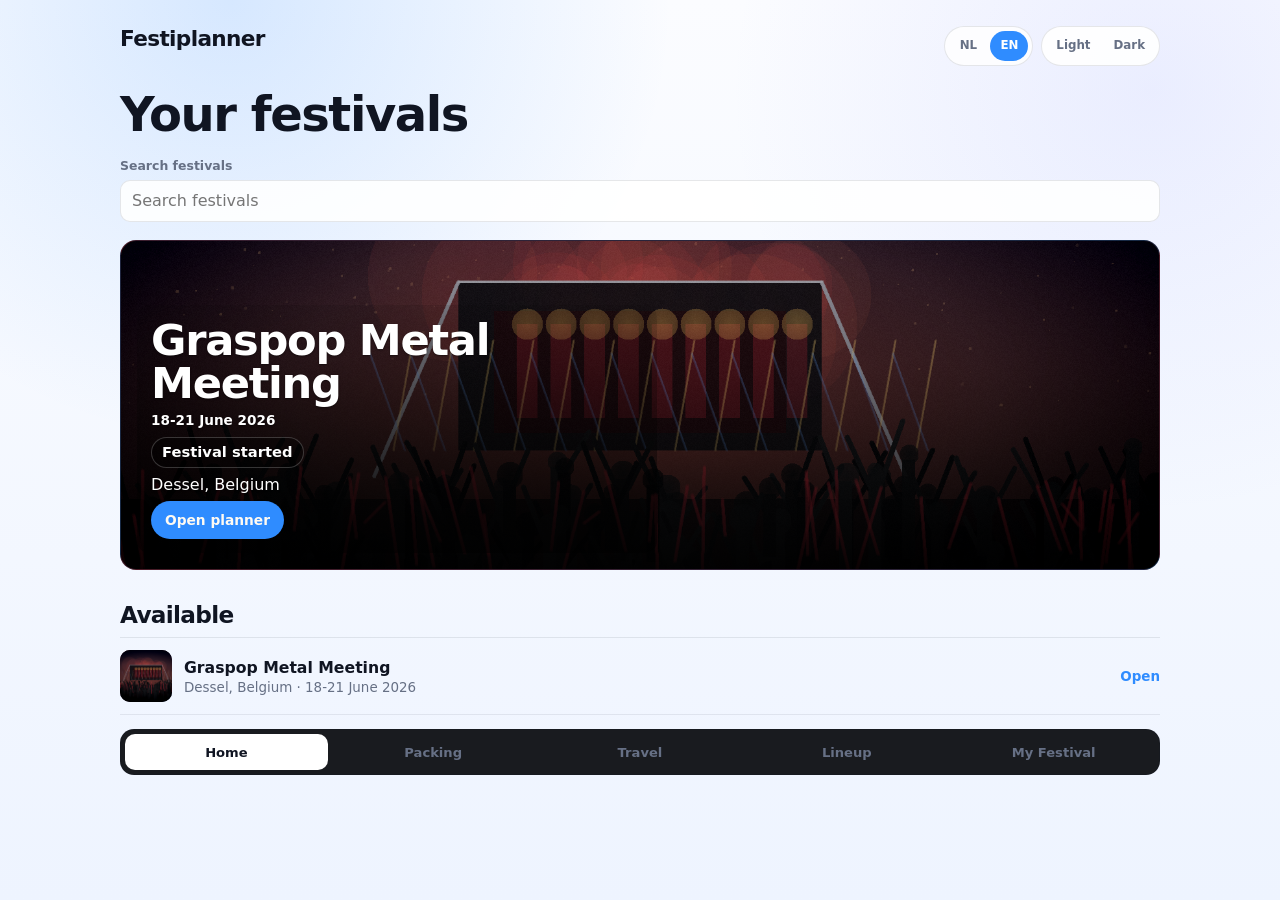
==== commit d4b2ab69: "Polish mobile layouts across Festiplanner" ====
--- a/index.html
+++ b/index.html
@@ -33,6 +33,25 @@
         </div>
       </section>
 
+      <section class="fp-mobile-summary" aria-label="Festival summary">
+        <a class="fp-summary-card" href="timeline.html">
+          <span>Countdown</span>
+          <strong id="homeSummaryCountdown">Calculating</strong>
+        </a>
+        <a class="fp-summary-card" href="packing.html">
+          <span>Packing</span>
+          <strong id="homeSummaryPacking">0 packed</strong>
+        </a>
+        <a class="fp-summary-card" href="lineup.html">
+          <span>Bands</span>
+          <strong id="homeSummaryBands">0 favourites</strong>
+        </a>
+        <a class="fp-summary-card" href="lineup.html">
+          <span>Clashes</span>
+          <strong id="homeSummaryClashes">Review</strong>
+        </a>
+      </section>
+
       <section class="fp-section">
         <div class="fp-section-title">
           <h2>Available</h2>
@@ -49,6 +68,14 @@
         </div>
       </section>
     </main>
+
+    <nav class="site-nav fp-home-mobile-nav" aria-label="Site navigation">
+      <a class="active" href="index.html">Home</a>
+      <a href="packing.html">Packing</a>
+      <a href="travel.html">Travel</a>
+      <a href="lineup.html">Lineup</a>
+      <a href="timeline.html">My Festival</a>
+    </nav>
   </div>
 
   <script>
@@ -95,6 +122,31 @@
 
     updateFeaturedCountdown();
     setInterval(updateFeaturedCountdown, 60000);
+
+    const STORAGE_KEY = "graspopPackingPlanner";
+    function readPlannerState() {
+      try {
+        return JSON.parse(localStorage.getItem(STORAGE_KEY) || "{}");
+      } catch {
+        return {};
+      }
+    }
+
+    function updateHomeSummary() {
+      const state = readPlannerState();
+      const checked = state.checked && typeof state.checked === "object" ? state.checked : {};
+      const favorites = state.favoriteActs && typeof state.favoriteActs === "object" ? state.favoriteActs : {};
+      const days = Math.max(0, Math.ceil((graspopStart - Date.now()) / 86400000));
+      const packedCount = Object.values(checked).filter(Boolean).length;
+      const favoriteCount = Object.keys(favorites).length;
+
+      document.getElementById("homeSummaryCountdown").textContent = days === 1 ? "1 day" : `${days} days`;
+      document.getElementById("homeSummaryPacking").textContent = packedCount === 1 ? "1 packed" : `${packedCount} packed`;
+      document.getElementById("homeSummaryBands").textContent = favoriteCount === 1 ? "1 favourite" : `${favoriteCount} favourites`;
+      document.getElementById("homeSummaryClashes").textContent = favoriteCount > 1 ? "Check overlaps" : "No clashes";
+    }
+
+    updateHomeSummary();
   </script>
   <script src="festiplanner-i18n.js"></script>
 </body>
--- a/festiplanner.css
+++ b/festiplanner.css
@@ -4229,3 +4229,690 @@
         min-width: 76px;
       }
     }
+
+    /* Final responsive cleanup pass */
+    .fp-topbar,
+    header {
+      min-width: 0;
+    }
+
+    header:not(.fp-topbar) {
+      display: grid;
+      grid-template-columns: minmax(0, 1fr) minmax(180px, 230px) auto;
+      align-items: start;
+    }
+
+    .title-block,
+    .progress-card {
+      min-width: 0;
+    }
+
+    .header-controls {
+      display: flex;
+      flex-wrap: wrap;
+      justify-content: flex-end;
+      align-items: center;
+      gap: 8px;
+      min-width: 0;
+    }
+
+    .fp-topbar .header-controls {
+      margin-left: auto;
+    }
+
+    .language-toggle,
+    .appearance-toggle {
+      flex: 0 0 auto;
+      max-width: 100%;
+    }
+
+    .language-toggle,
+    .appearance-toggle {
+      display: inline-grid;
+      grid-auto-flow: column;
+      grid-auto-columns: minmax(38px, auto);
+      gap: 3px;
+      padding: 4px;
+      border: 1px solid var(--border, var(--line));
+      border-radius: 999px;
+      background: var(--surface);
+      box-shadow: none;
+    }
+
+    .appearance-toggle {
+      grid-template-columns: repeat(2, minmax(42px, auto));
+    }
+
+    .language-toggle button,
+    .appearance-toggle button {
+      min-width: 0;
+      min-height: 30px;
+      padding: 5px 10px;
+      border: 0;
+      border-radius: 999px;
+      background: transparent;
+      color: var(--muted-text, var(--muted));
+      font-size: 0.74rem;
+      font-weight: 760;
+      line-height: 1;
+      white-space: nowrap;
+    }
+
+    .language-toggle button.active,
+    .appearance-toggle button.active {
+      background: var(--primary-accent, var(--accent));
+      color: #fff;
+    }
+
+    .festival-profile-header {
+      display: grid;
+      grid-template-columns: minmax(0, 1fr) auto;
+      align-items: center;
+    }
+
+    .festival-profile-header p {
+      min-width: 0;
+    }
+
+    .festival-profile-header .official-link {
+      grid-row: span 2;
+      align-self: center;
+      margin-left: 0;
+      max-width: min(100%, 230px);
+      white-space: normal;
+    }
+
+    .fp-featured,
+    .fp-festival-item img {
+      background:
+        linear-gradient(135deg, rgba(216, 46, 63, 0.32), rgba(47, 140, 255, 0.2)),
+        #11141c;
+    }
+
+    .fp-featured img,
+    .fp-festival-item img {
+      display: block;
+    }
+
+    @media (max-width: 820px) {
+      header:not(.fp-topbar) {
+        grid-template-columns: minmax(0, 1fr) auto;
+      }
+
+      header:not(.fp-topbar) .progress-card {
+        grid-column: 1 / -1;
+        width: 100%;
+      }
+    }
+
+    @media (max-width: 700px) {
+      .app,
+      .fp-shell {
+        width: min(100% - 24px, 1040px);
+      }
+
+      .fp-topbar,
+      header:not(.fp-topbar) {
+        display: grid;
+        grid-template-columns: minmax(0, 1fr);
+        gap: 12px;
+      }
+
+      .fp-topbar .header-controls,
+      header:not(.fp-topbar) .header-controls {
+        width: 100%;
+        margin-left: 0;
+        justify-content: flex-start;
+      }
+
+      .language-toggle,
+      .appearance-toggle {
+        flex: 1 1 auto;
+      }
+
+      .language-toggle button,
+      .appearance-toggle button {
+        padding-inline: 12px;
+      }
+
+      .progress-card {
+        width: 100%;
+      }
+
+      .festival-profile-header {
+        grid-template-columns: 1fr;
+        gap: 8px;
+        padding: 12px;
+      }
+
+      .festival-profile-header .official-link {
+        grid-row: auto;
+        justify-self: start;
+        max-width: 100%;
+      }
+
+      .graspop-theme .festival-profile-header::after {
+        right: 10px;
+        top: 8px;
+        font-size: 2.15rem;
+      }
+
+      nav.site-nav {
+        padding: 5px;
+      }
+
+      nav.site-nav a {
+        max-width: none;
+      }
+
+      .section-head {
+        align-items: start;
+        flex-direction: column;
+      }
+
+      .fp-featured {
+        min-height: 280px;
+      }
+
+      .fp-featured-content {
+        left: 10px;
+        right: 10px;
+        bottom: 10px;
+        padding: 12px;
+      }
+
+      .fp-festival-item {
+        grid-template-columns: 48px minmax(0, 1fr);
+      }
+
+      .fp-festival-item b {
+        grid-column: 2;
+        justify-self: start;
+      }
+    }
+
+    @media (max-width: 380px) {
+      .header-controls {
+        display: grid;
+        grid-template-columns: 1fr;
+      }
+
+      .language-toggle,
+      .appearance-toggle {
+        width: 100%;
+      }
+    }
+
+    /* Mobile app polish: 320-430px */
+    .mobile-pack-progress,
+    .fp-mobile-summary,
+    .fp-home-mobile-nav {
+      display: none;
+    }
+
+    @media (max-width: 430px) {
+      :root {
+        --mobile-nav-height: 62px;
+      }
+
+      html,
+      body {
+        max-width: 100%;
+        overflow-x: clip;
+      }
+
+      body {
+        padding-bottom: calc(var(--mobile-nav-height) + env(safe-area-inset-bottom) + 14px);
+      }
+
+      .app,
+      .fp-shell {
+        width: min(100% - 20px, 1040px);
+        padding-top: 10px;
+        padding-bottom: 18px;
+      }
+
+      .fp-topbar,
+      header:not(.fp-topbar) {
+        display: grid;
+        grid-template-columns: minmax(0, 1fr) auto;
+        align-items: start;
+        gap: 8px;
+        padding: 8px 0 10px;
+      }
+
+      .title-block {
+        display: contents;
+      }
+
+      header:not(.fp-topbar) .eyebrow {
+        grid-column: 1;
+        grid-row: 1;
+      }
+
+      header:not(.fp-topbar) h1 {
+        grid-column: 1 / -1;
+        grid-row: 2;
+      }
+
+      header:not(.fp-topbar) .subtitle {
+        grid-column: 1 / -1;
+        grid-row: 3;
+      }
+
+      .fp-wordmark,
+      .eyebrow {
+        margin: 0;
+        font-size: 1rem;
+        line-height: 1.05;
+      }
+
+      h1,
+      .fp-page-head h1 {
+        font-size: clamp(1.45rem, 8vw, 2rem);
+        line-height: 1.02;
+      }
+
+      h2 {
+        font-size: 1.12rem;
+        line-height: 1.12;
+      }
+
+      h3 {
+        font-size: 0.98rem;
+        line-height: 1.18;
+      }
+
+      .subtitle {
+        margin-top: 4px;
+        font-size: 0.9rem;
+        line-height: 1.35;
+      }
+
+      header:not(.fp-topbar) .progress-card {
+        display: none;
+      }
+
+      .header-controls {
+        grid-column: 2;
+        display: flex;
+        flex-wrap: nowrap;
+        justify-content: flex-end;
+        align-items: center;
+        gap: 5px;
+        width: auto;
+        margin-left: 0;
+      }
+
+      .fp-topbar .header-controls {
+        grid-column: 2;
+      }
+
+      .language-toggle,
+      .appearance-toggle {
+        display: inline-grid;
+        grid-auto-flow: column;
+        grid-auto-columns: minmax(0, 1fr);
+        width: auto;
+        min-width: 0;
+        padding: 3px;
+        gap: 2px;
+        border-radius: 999px;
+      }
+
+      .language-toggle button,
+      .appearance-toggle button {
+        min-height: 28px;
+        padding: 4px 7px;
+        font-size: 0.68rem;
+        line-height: 1;
+      }
+
+      .fp-main,
+      main {
+        gap: 12px;
+      }
+
+      .fp-page-head {
+        padding-top: 0;
+      }
+
+      .fp-featured {
+        min-height: 0;
+        height: clamp(220px, 62vw, 260px);
+        border-radius: 14px;
+        background:
+          linear-gradient(180deg, rgba(0, 0, 0, 0.02), rgba(0, 0, 0, 0.82)),
+          url("assets/festival-crowd-discovery.png") center / cover no-repeat,
+          #11141c;
+      }
+
+      .fp-featured img {
+        display: none;
+      }
+
+      .fp-featured::after {
+        background: linear-gradient(180deg, rgba(0, 0, 0, 0.04), rgba(0, 0, 0, 0.76)) !important;
+      }
+
+      .fp-featured-content {
+        left: 10px;
+        right: 10px;
+        bottom: 10px;
+        gap: 5px;
+        padding: 10px;
+        border-radius: 10px;
+        background: linear-gradient(180deg, rgba(0, 0, 0, 0.08), rgba(0, 0, 0, 0.54));
+      }
+
+      .fp-featured-content h2 {
+        font-size: clamp(1.35rem, 8vw, 1.8rem);
+      }
+
+      .fp-featured-content p,
+      .fp-featured-content span {
+        font-size: 0.78rem;
+        line-height: 1.25;
+      }
+
+      .fp-featured-content .fp-countdown {
+        padding: 6px 9px;
+        font-size: 0.78rem;
+      }
+
+      .fp-primary-button,
+      .open-action,
+      .tool-button,
+      .maps-link,
+      .primary-action,
+      .official-link {
+        min-height: 34px;
+        padding: 7px 11px;
+        font-size: 0.78rem;
+      }
+
+      .fp-mobile-summary {
+        display: grid;
+        grid-template-columns: repeat(2, minmax(0, 1fr));
+        gap: 8px;
+      }
+
+      .fp-summary-card {
+        display: grid;
+        gap: 5px;
+        min-height: 72px;
+        padding: 11px;
+        border: 1px solid var(--border, var(--line));
+        border-radius: 14px;
+        background: color-mix(in srgb, var(--surface) 88%, transparent);
+        color: var(--text);
+        text-decoration: none;
+      }
+
+      .fp-summary-card span {
+        color: var(--muted-text, var(--muted));
+        font-size: 0.72rem;
+        font-weight: 720;
+      }
+
+      .fp-summary-card strong {
+        min-width: 0;
+        font-size: 0.98rem;
+        line-height: 1.12;
+        overflow-wrap: anywhere;
+      }
+
+      .fp-section,
+      .band {
+        padding: 8px 0;
+      }
+
+      .section-head,
+      .fp-section-title {
+        display: grid;
+        grid-template-columns: minmax(0, 1fr);
+        gap: 8px;
+        margin-bottom: 8px;
+      }
+
+      .tools,
+      .map-actions {
+        gap: 7px;
+      }
+
+      .tool-button,
+      .maps-link,
+      .primary-action,
+      .secondary-action,
+      .fp-primary-button,
+      .official-link {
+        min-width: 0;
+        max-width: 100%;
+        white-space: normal;
+      }
+
+      .profile-home-link {
+        display: none;
+      }
+
+      nav.site-nav,
+      .fp-home-mobile-nav {
+        position: fixed;
+        left: 8px;
+        right: 8px;
+        bottom: max(8px, env(safe-area-inset-bottom));
+        z-index: 30;
+        display: grid;
+        grid-template-columns: repeat(5, minmax(0, 1fr));
+        gap: 2px;
+        height: var(--mobile-nav-height);
+        margin: 0;
+        padding: 5px;
+        border-radius: 18px;
+        border: 1px solid var(--border, var(--line));
+        background: color-mix(in srgb, var(--background) 88%, transparent);
+        box-shadow: 0 12px 30px rgba(0, 0, 0, 0.28);
+        backdrop-filter: blur(18px);
+        overflow: hidden;
+      }
+
+      nav.site-nav a {
+        display: grid;
+        place-items: center;
+        min-width: 0;
+        max-width: none;
+        min-height: 0;
+        height: 100%;
+        padding: 0 3px;
+        border-radius: 13px;
+        font-size: clamp(0.62rem, 2.7vw, 0.72rem);
+        line-height: 1.05;
+        text-align: center;
+        white-space: normal;
+        overflow: hidden;
+        text-overflow: clip;
+      }
+
+      .festival-profile-header {
+        gap: 6px;
+        padding: 10px;
+        border-radius: 13px;
+      }
+
+      .festival-profile-header span {
+        font-size: 0.96rem;
+        line-height: 1.18;
+      }
+
+      .festival-profile-header strong,
+      .festival-profile-header p {
+        font-size: 0.78rem;
+      }
+
+      .mobile-pack-progress {
+        display: grid;
+        gap: 7px;
+        width: 100%;
+        padding: 10px;
+        border: 1px solid var(--border, var(--line));
+        border-radius: 13px;
+        background: var(--surface);
+      }
+
+      .mobile-pack-progress-top {
+        display: flex;
+        align-items: baseline;
+        justify-content: space-between;
+        gap: 8px;
+      }
+
+      .mobile-pack-progress-top strong {
+        color: var(--primary-accent, var(--accent));
+        font-size: 1.1rem;
+        line-height: 1;
+      }
+
+      .mobile-pack-progress-top span {
+        min-width: 0;
+        color: var(--muted-text, var(--muted));
+        font-size: 0.76rem;
+        line-height: 1.2;
+        text-align: right;
+      }
+
+      .grid,
+      .graspop-theme .grid,
+      .category-grid,
+      .type-grid,
+      .split,
+      .selected-panel,
+      .lineup-grid {
+        grid-template-columns: minmax(0, 1fr);
+        gap: 8px;
+      }
+
+      .camp-card,
+      .graspop-theme .camp-card,
+      .type-card,
+      .category,
+      .overview-widget,
+      .panel {
+        min-height: 0;
+        padding: 10px;
+        border-radius: 13px;
+      }
+
+      .category {
+        padding: 10px 0;
+      }
+
+      .check {
+        min-height: 36px;
+      }
+
+      .overview-grid {
+        grid-template-columns: repeat(2, minmax(0, 1fr));
+        gap: 8px;
+      }
+
+      .overview-widget,
+      .overview-widget.feature,
+      .overview-widget-wide {
+        grid-column: auto;
+        min-height: 96px;
+      }
+
+      .overview-widget strong {
+        font-size: 1rem;
+      }
+
+      .lineup-controls {
+        grid-template-columns: minmax(0, 1fr);
+        gap: 8px;
+      }
+
+      .day-tabs {
+        gap: 6px;
+      }
+
+      .day-tab {
+        min-height: 34px;
+        padding: 0 12px;
+        font-size: 0.76rem;
+      }
+
+      .lineup-shell,
+      .lineup-shell .panel,
+      .lineup-shell .act-list {
+        min-width: 0;
+        max-width: 100%;
+      }
+
+      .lineup-shell .act-list {
+        overflow-x: auto;
+        overflow-y: visible;
+        -webkit-overflow-scrolling: touch;
+        overscroll-behavior-x: contain;
+      }
+
+      .lineup-shell .schedule-board {
+        --lineup-label-width: 78px;
+        --lineup-min-width: 1800px;
+      }
+
+      .lineup-shell .stage-name {
+        position: sticky;
+        left: 0;
+        z-index: 4;
+        min-width: var(--lineup-label-width);
+        padding: 6px;
+        background: var(--background);
+        box-shadow: 8px 0 14px rgba(0, 0, 0, 0.18);
+        text-align: left;
+      }
+
+      .lineup-shell .act-card {
+        grid-template-columns: minmax(96px, 1fr) 48px;
+        min-width: 156px;
+        min-height: 66px;
+        padding: 7px;
+        gap: 6px;
+      }
+
+      .lineup-shell .act-name {
+        font-size: 0.72rem;
+      }
+
+      .lineup-shell .act-meta {
+        font-size: 0.62rem;
+      }
+
+      .lineup-shell .favorite-button {
+        width: 48px;
+        min-width: 48px;
+        min-height: 30px;
+        padding: 0 5px;
+        font-size: 0.62rem;
+      }
+    }
+
+    @media (max-width: 340px) {
+      .app,
+      .fp-shell {
+        width: min(100% - 16px, 1040px);
+      }
+
+      .header-controls {
+        gap: 3px;
+      }
+
+      .language-toggle button,
+      .appearance-toggle button {
+        padding-inline: 5px;
+        font-size: 0.64rem;
+      }
+
+      nav.site-nav a {
+        font-size: 0.6rem;
+      }
+    }
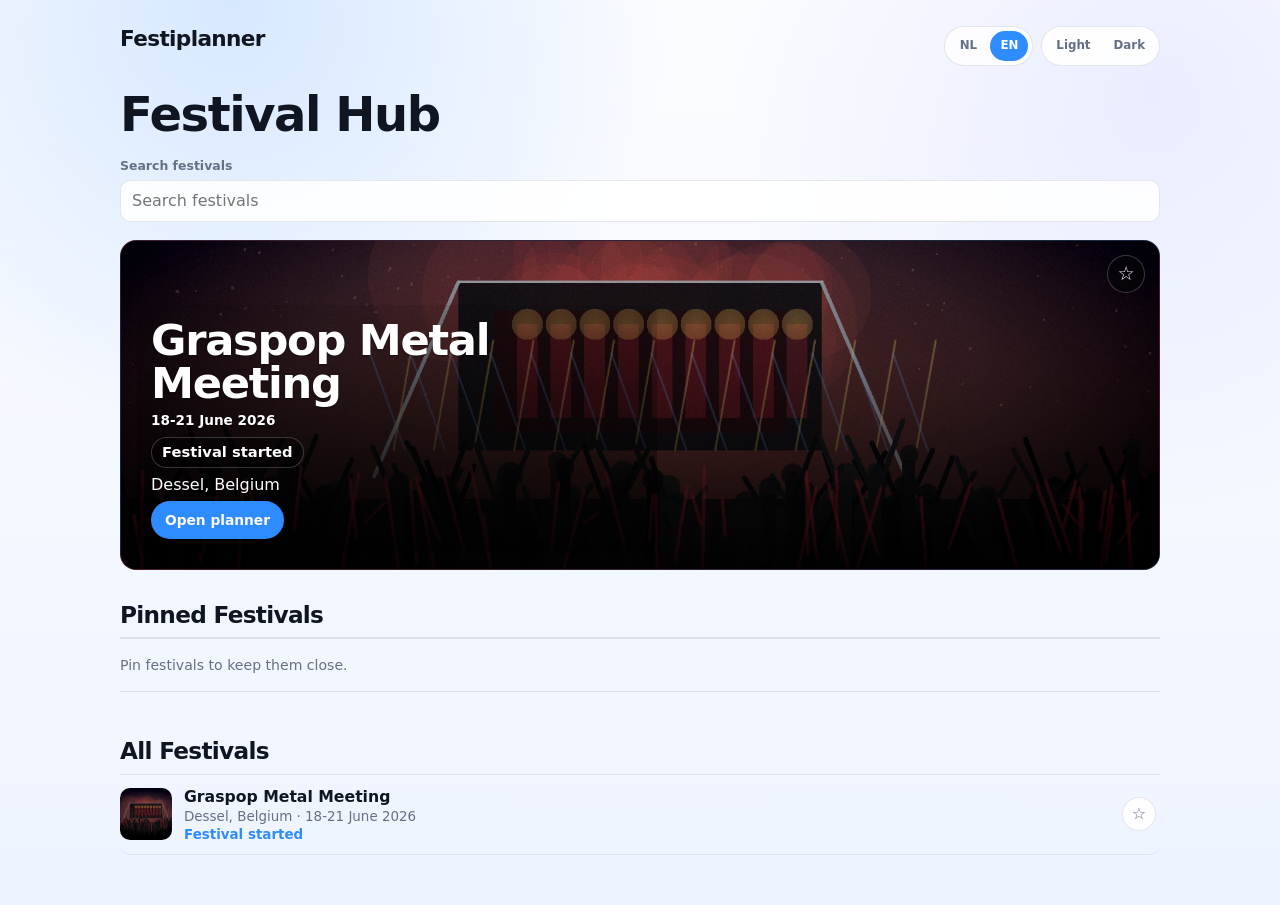
==== commit 015b1108: "Refine festival hub and travel planner UI" ====
--- a/index.html
+++ b/index.html
@@ -14,7 +14,7 @@
 
     <main class="fp-main">
       <section class="fp-page-head">
-        <h1>Your festivals</h1>
+        <h1>Festival Hub</h1>
       </section>
 
       <label class="fp-search">
@@ -22,131 +22,211 @@
         <input id="festivalSearch" type="search" placeholder="Search festivals">
       </label>
 
-      <section class="fp-featured" data-festival-card>
+      <section class="fp-featured" id="featuredFestival" data-festival-card>
         <img src="assets/festival-crowd-discovery.png" alt="Festival crowd at dusk">
         <div class="fp-featured-content">
-          <h2>Graspop Metal Meeting</h2>
-          <span>18-21 June 2026</span>
+          <h2 id="featuredName">Graspop Metal Meeting</h2>
+          <span id="featuredDates">18-21 June 2026</span>
           <p class="fp-countdown" id="featuredCountdown" aria-live="polite">Calculating countdown</p>
-          <p>Dessel, Belgium</p>
-          <a class="fp-primary-button" href="packing.html">Open planner</a>
-        </div>
-      </section>
-
-      <section class="fp-mobile-summary" aria-label="Festival summary">
-        <a class="fp-summary-card" href="timeline.html">
-          <span>Countdown</span>
-          <strong id="homeSummaryCountdown">Calculating</strong>
-        </a>
-        <a class="fp-summary-card" href="packing.html">
-          <span>Packing</span>
-          <strong id="homeSummaryPacking">0 packed</strong>
-        </a>
-        <a class="fp-summary-card" href="lineup.html">
-          <span>Bands</span>
-          <strong id="homeSummaryBands">0 favourites</strong>
-        </a>
-        <a class="fp-summary-card" href="lineup.html">
-          <span>Clashes</span>
-          <strong id="homeSummaryClashes">Review</strong>
-        </a>
+          <p id="featuredLocation">Dessel, Belgium</p>
+          <a class="fp-primary-button" id="featuredLink" href="packing.html">Open planner</a>
+        </div>
+        <button class="fp-featured-pin" id="featuredPin" type="button" aria-label="Pin festival" aria-pressed="false">☆</button>
+      </section>
+
+      <section class="fp-section" id="pinnedFestivalsSection">
+        <div class="fp-section-title">
+          <h2>Pinned Festivals</h2>
+        </div>
+        <div class="fp-festival-list" id="pinnedFestivalList"></div>
+        <p class="fp-empty-state" id="pinnedEmptyState">Pin festivals to keep them close.</p>
       </section>
 
       <section class="fp-section">
         <div class="fp-section-title">
-          <h2>Available</h2>
-        </div>
-        <div class="fp-festival-list">
-          <a class="fp-festival-item" href="packing.html" data-festival-card>
+          <h2>All Festivals</h2>
+        </div>
+        <div class="fp-festival-list" id="allFestivalList">
+          <article
+            class="fp-festival-item"
+            data-festival-card
+            data-festival-id="graspop-2026"
+            data-name="Graspop Metal Meeting"
+            data-location="Dessel, Belgium"
+            data-dates="18-21 June 2026"
+            data-start="2026-06-18T00:00:00+02:00"
+            data-href="packing.html"
+            data-image="assets/festival-crowd-discovery.png"
+            role="link"
+            tabindex="0">
             <img src="assets/festival-crowd-discovery.png" alt="">
-            <div>
+            <div class="fp-festival-copy">
               <strong>Graspop Metal Meeting</strong>
               <span>Dessel, Belgium · 18-21 June 2026</span>
+              <span class="fp-row-countdown" aria-live="polite">Calculating countdown</span>
             </div>
-            <b>Open</b>
-          </a>
+            <button class="fp-pin-button" type="button" aria-label="Pin festival" aria-pressed="false">☆</button>
+          </article>
         </div>
       </section>
     </main>
-
-    <nav class="site-nav fp-home-mobile-nav" aria-label="Site navigation">
-      <a class="active" href="index.html">Home</a>
-      <a href="packing.html">Packing</a>
-      <a href="travel.html">Travel</a>
-      <a href="lineup.html">Lineup</a>
-      <a href="timeline.html">My Festival</a>
-    </nav>
   </div>
 
   <script>
+    const PINNED_KEY = "festiplannerPinnedFestivals";
     const festivalSearch = document.getElementById("festivalSearch");
-    const festivalCards = Array.from(document.querySelectorAll("[data-festival-card]"));
-    festivalSearch.addEventListener("input", () => {
-      const query = festivalSearch.value.trim().toLowerCase();
-      festivalCards.forEach(card => {
-        card.hidden = query && !card.textContent.toLowerCase().includes(query);
-      });
-    });
-
     const featuredCountdown = document.getElementById("featuredCountdown");
     const graspopStart = new Date("2026-06-18T00:00:00+02:00").getTime();
-
-    function formatCountdownUnit(value, unit) {
-      return `${value} ${unit}${value === 1 ? "" : "s"}`;
-    }
-
-    function updateFeaturedCountdown() {
-      if (!featuredCountdown) return;
-      const remaining = graspopStart - Date.now();
-      if (remaining <= 0) {
-        featuredCountdown.textContent = "Festival started";
-        return;
+    const availableFestivalRows = Array.from(document.querySelectorAll("#allFestivalList [data-festival-id]"));
+
+    function readPinnedFestivals() {
+      try {
+        const saved = JSON.parse(localStorage.getItem(PINNED_KEY) || "[]");
+        return new Set(Array.isArray(saved) ? saved : []);
+      } catch {
+        return new Set();
       }
-
+    }
+
+    function savePinnedFestivals(pinned) {
+      localStorage.setItem(PINNED_KEY, JSON.stringify(Array.from(pinned)));
+    }
+
+    function festivalFromRow(row) {
+      return {
+        id: row.dataset.festivalId,
+        name: row.dataset.name,
+        location: row.dataset.location,
+        dates: row.dataset.dates,
+        start: new Date(row.dataset.start).getTime(),
+        href: row.dataset.href,
+        image: row.dataset.image
+      };
+    }
+
+    function countdownText(start) {
+      const remaining = start - Date.now();
+      if (remaining <= 0) return "Festival started";
       const totalHours = Math.ceil(remaining / (1000 * 60 * 60));
-      if (totalHours < 24) {
-        featuredCountdown.textContent = `${formatCountdownUnit(totalHours, "hour")} remaining`;
-        return;
-      }
-
-      const totalDays = Math.ceil(remaining / (1000 * 60 * 60 * 24));
+      if (totalHours < 24) return `${formatCountdownUnit(totalHours, "hour")} remaining`;
       if (totalHours < 7 * 24) {
         const days = Math.floor(totalHours / 24);
         const hours = totalHours % 24;
-        featuredCountdown.textContent = `${formatCountdownUnit(days, "day")} ${formatCountdownUnit(hours, "hour")} remaining`;
-        return;
+        return `${formatCountdownUnit(days, "day")} ${formatCountdownUnit(hours, "hour")} remaining`;
       }
-
-      featuredCountdown.textContent = `${formatCountdownUnit(totalDays, "day")} remaining`;
-    }
-
-    updateFeaturedCountdown();
+      return `${formatCountdownUnit(Math.ceil(totalHours / 24), "day")} remaining`;
+    }
+
+    function formatCountdownUnit(value, unit) {
+      return `${value} ${unit}${value === 1 ? "" : "s"}`;
+    }
+
+    function updateFeaturedCountdown() {
+      if (!featuredCountdown) return;
+      const start = Number(document.getElementById("featuredFestival").dataset.start) || graspopStart;
+      featuredCountdown.textContent = countdownText(start);
+      document.querySelectorAll(".fp-row-countdown").forEach(element => {
+        const row = element.closest("[data-festival-id]");
+        element.textContent = countdownText(new Date(row.dataset.start).getTime());
+      });
+    }
+
+    function createPinnedRow(sourceRow) {
+      const row = sourceRow.cloneNode(true);
+      row.classList.add("is-pinned");
+      delete row.dataset.bound;
+      return row;
+    }
+
+    function setPinButton(button, pinned) {
+      button.textContent = pinned ? "★" : "☆";
+      button.setAttribute("aria-pressed", String(pinned));
+      button.setAttribute("aria-label", pinned ? "Unpin festival" : "Pin festival");
+      button.title = pinned ? "Unpin festival" : "Pin festival";
+    }
+
+    function updateFeaturedFestival(pinned) {
+      const festivals = availableFestivalRows.map(festivalFromRow);
+      const pinnedUpcoming = festivals
+        .filter(festival => pinned.has(festival.id) && festival.start >= Date.now())
+        .sort((a, b) => a.start - b.start);
+      const featured = pinnedUpcoming[0] || festivals[0];
+      if (!featured) return;
+
+      const featuredElement = document.getElementById("featuredFestival");
+      featuredElement.dataset.start = String(featured.start);
+      featuredElement.querySelector("img").src = featured.image;
+      document.getElementById("featuredName").textContent = featured.name;
+      document.getElementById("featuredDates").textContent = featured.dates;
+      document.getElementById("featuredLocation").textContent = featured.location;
+      document.getElementById("featuredLink").href = featured.href;
+      const featuredPin = document.getElementById("featuredPin");
+      featuredPin.dataset.festivalId = featured.id;
+      setPinButton(featuredPin, pinned.has(featured.id));
+    }
+
+    function bindFestivalRow(row, pinned) {
+      const festival = festivalFromRow(row);
+      const pinButton = row.querySelector(".fp-pin-button");
+      setPinButton(pinButton, pinned.has(festival.id));
+      if (row.dataset.bound === "true") return;
+      row.dataset.bound = "true";
+      pinButton.addEventListener("click", event => {
+        event.stopPropagation();
+        togglePinnedFestival(festival.id);
+      });
+      row.addEventListener("click", () => {
+        window.location.href = festival.href;
+      });
+      row.addEventListener("keydown", event => {
+        if (event.key === "Enter" || event.key === " ") {
+          event.preventDefault();
+          window.location.href = festival.href;
+        }
+      });
+    }
+
+    function renderFestivalHub() {
+      const pinned = readPinnedFestivals();
+      const pinnedList = document.getElementById("pinnedFestivalList");
+      pinnedList.innerHTML = "";
+
+      availableFestivalRows.forEach(row => bindFestivalRow(row, pinned));
+      availableFestivalRows
+        .filter(row => pinned.has(row.dataset.festivalId))
+        .forEach(row => {
+          const pinnedRow = createPinnedRow(row);
+          pinnedList.appendChild(pinnedRow);
+          bindFestivalRow(pinnedRow, pinned);
+        });
+
+      document.getElementById("pinnedEmptyState").hidden = pinnedList.children.length > 0;
+      updateFeaturedFestival(pinned);
+      updateFeaturedCountdown();
+    }
+
+    function togglePinnedFestival(festivalId) {
+      const pinned = readPinnedFestivals();
+      if (pinned.has(festivalId)) pinned.delete(festivalId);
+      else pinned.add(festivalId);
+      savePinnedFestivals(pinned);
+      renderFestivalHub();
+    }
+
+    document.getElementById("featuredPin").addEventListener("click", () => {
+      togglePinnedFestival(document.getElementById("featuredPin").dataset.festivalId);
+    });
+
+    festivalSearch.addEventListener("input", () => {
+      const query = festivalSearch.value.trim().toLowerCase();
+      document.querySelectorAll(".fp-festival-item").forEach(row => {
+        row.hidden = Boolean(query && !row.textContent.toLowerCase().includes(query));
+      });
+    });
+
+    renderFestivalHub();
     setInterval(updateFeaturedCountdown, 60000);
 
-    const STORAGE_KEY = "graspopPackingPlanner";
-    function readPlannerState() {
-      try {
-        return JSON.parse(localStorage.getItem(STORAGE_KEY) || "{}");
-      } catch {
-        return {};
-      }
-    }
-
-    function updateHomeSummary() {
-      const state = readPlannerState();
-      const checked = state.checked && typeof state.checked === "object" ? state.checked : {};
-      const favorites = state.favoriteActs && typeof state.favoriteActs === "object" ? state.favoriteActs : {};
-      const days = Math.max(0, Math.ceil((graspopStart - Date.now()) / 86400000));
-      const packedCount = Object.values(checked).filter(Boolean).length;
-      const favoriteCount = Object.keys(favorites).length;
-
-      document.getElementById("homeSummaryCountdown").textContent = days === 1 ? "1 day" : `${days} days`;
-      document.getElementById("homeSummaryPacking").textContent = packedCount === 1 ? "1 packed" : `${packedCount} packed`;
-      document.getElementById("homeSummaryBands").textContent = favoriteCount === 1 ? "1 favourite" : `${favoriteCount} favourites`;
-      document.getElementById("homeSummaryClashes").textContent = favoriteCount > 1 ? "Check overlaps" : "No clashes";
-    }
-
-    updateHomeSummary();
   </script>
   <script src="festiplanner-i18n.js"></script>
 </body>
--- a/festiplanner.css
+++ b/festiplanner.css
@@ -4445,7 +4445,6 @@
 
     /* Mobile app polish: 320-430px */
     .mobile-pack-progress,
-    .fp-mobile-summary,
     .fp-home-mobile-nav {
       display: none;
     }
@@ -4631,37 +4630,6 @@
         font-size: 0.78rem;
       }
 
-      .fp-mobile-summary {
-        display: grid;
-        grid-template-columns: repeat(2, minmax(0, 1fr));
-        gap: 8px;
-      }
-
-      .fp-summary-card {
-        display: grid;
-        gap: 5px;
-        min-height: 72px;
-        padding: 11px;
-        border: 1px solid var(--border, var(--line));
-        border-radius: 14px;
-        background: color-mix(in srgb, var(--surface) 88%, transparent);
-        color: var(--text);
-        text-decoration: none;
-      }
-
-      .fp-summary-card span {
-        color: var(--muted-text, var(--muted));
-        font-size: 0.72rem;
-        font-weight: 720;
-      }
-
-      .fp-summary-card strong {
-        min-width: 0;
-        font-size: 0.98rem;
-        line-height: 1.12;
-        overflow-wrap: anywhere;
-      }
-
       .fp-section,
       .band {
         padding: 8px 0;
@@ -4692,7 +4660,8 @@
       }
 
       .profile-home-link {
-        display: none;
+        display: inline-flex;
+        margin-bottom: 8px;
       }
 
       nav.site-nav,
@@ -4703,7 +4672,7 @@
         bottom: max(8px, env(safe-area-inset-bottom));
         z-index: 30;
         display: grid;
-        grid-template-columns: repeat(5, minmax(0, 1fr));
+        grid-template-columns: repeat(4, minmax(0, 1fr));
         gap: 2px;
         height: var(--mobile-nav-height);
         margin: 0;
@@ -4714,6 +4683,10 @@
         box-shadow: 0 12px 30px rgba(0, 0, 0, 0.28);
         backdrop-filter: blur(18px);
         overflow: hidden;
+      }
+
+      .fp-home-mobile-nav {
+        grid-template-columns: repeat(5, minmax(0, 1fr));
       }
 
       nav.site-nav a {
@@ -4916,3 +4889,395 @@
         font-size: 0.6rem;
       }
     }
+
+    /* Timetable act-card readability */
+    .lineup-shell .stage-lane {
+      min-height: 120px;
+    }
+
+    .lineup-shell .stage-track {
+      min-height: 108px;
+    }
+
+    .lineup-shell .act-card {
+      display: block;
+      min-width: 174px;
+      min-height: 88px;
+      padding: 10px 42px 32px 11px;
+    }
+
+    .lineup-shell .act-card-content {
+      display: grid;
+      align-content: start;
+      gap: 4px;
+      min-width: 0;
+    }
+
+    .lineup-shell .act-name,
+    .lineup-shell .act-meta {
+      display: block;
+      max-width: 100%;
+      overflow: hidden;
+      text-overflow: ellipsis;
+    }
+
+    .lineup-shell .act-name {
+      white-space: normal;
+      overflow-wrap: anywhere;
+    }
+
+    .lineup-shell .act-meta {
+      margin-top: 0;
+      white-space: nowrap;
+    }
+
+    .lineup-shell .favorite-button {
+      position: absolute;
+      right: 7px;
+      bottom: 7px;
+      display: inline-grid;
+      place-items: center;
+      width: 26px;
+      min-width: 26px;
+      height: 26px;
+      min-height: 26px;
+      padding: 0;
+      border-radius: 50%;
+      font-size: 1rem;
+      line-height: 1;
+      z-index: 2;
+    }
+
+    .lineup-shell .favorite-button span {
+      display: block;
+      line-height: 1;
+    }
+
+    @media (max-width: 430px) {
+      .lineup-shell .stage-lane {
+        min-height: 112px;
+      }
+
+      .lineup-shell .stage-track {
+        min-height: 100px;
+      }
+
+      .lineup-shell .act-card {
+        min-width: 164px;
+        min-height: 82px;
+        padding: 8px 38px 29px 9px;
+      }
+
+      .lineup-shell .favorite-button {
+        right: 6px;
+        bottom: 6px;
+        width: 24px;
+        min-width: 24px;
+        height: 24px;
+        min-height: 24px;
+        font-size: 0.92rem;
+      }
+    }
+
+    /* Focused travel planner */
+    #travel,
+    #route,
+    #festival-location,
+    #arrival-tips {
+      width: min(100%, 760px);
+      margin-inline: auto;
+    }
+
+    .travel-section {
+      padding-block: 16px;
+    }
+
+    .travel-section + .travel-section {
+      border-top: 1px solid var(--border);
+    }
+
+    .travel-form-card,
+    .route-card,
+    .arrival-tips-card {
+      border: 1px solid var(--border);
+      border-radius: 14px;
+      background: var(--surface);
+    }
+
+    .travel-form-card {
+      display: grid;
+      gap: 16px;
+      padding: 18px;
+    }
+
+    .travel-form-card .field {
+      display: grid;
+      gap: 7px;
+      width: 100%;
+    }
+
+    .travel-form-card input,
+    .travel-form-card select {
+      width: 100%;
+    }
+
+    .route-card {
+      display: grid;
+      gap: 16px;
+      padding: 18px;
+    }
+
+    .route-summary {
+      display: grid;
+      gap: 0;
+      margin: 0;
+    }
+
+    .route-summary > div {
+      display: grid;
+      grid-template-columns: 110px minmax(0, 1fr);
+      gap: 16px;
+      padding: 12px 0;
+      border-bottom: 1px solid var(--border);
+    }
+
+    .route-summary > div:first-child {
+      padding-top: 0;
+    }
+
+    .route-summary > div:last-child {
+      padding-bottom: 0;
+      border-bottom: 0;
+    }
+
+    .route-summary dt {
+      color: var(--muted-text);
+      font-size: 0.78rem;
+      font-weight: 720;
+    }
+
+    .route-summary dd {
+      min-width: 0;
+      margin: 0;
+      color: var(--text);
+      font-size: 0.92rem;
+      font-weight: 650;
+      line-height: 1.35;
+      overflow-wrap: anywhere;
+    }
+
+    .route-card .maps-link {
+      justify-self: stretch;
+      min-height: 44px;
+      border-radius: 10px;
+    }
+
+    .travel-map-card iframe {
+      height: min(48vh, 340px);
+      min-height: 260px;
+    }
+
+    .arrival-tips-card {
+      padding: 6px 18px;
+    }
+
+    .arrival-tips-card ul {
+      display: grid;
+      margin: 0;
+      padding: 0;
+      list-style: none;
+    }
+
+    .arrival-tips-card li {
+      position: relative;
+      padding: 13px 0 13px 28px;
+      border-bottom: 1px solid var(--border);
+      color: var(--text);
+      line-height: 1.35;
+    }
+
+    .arrival-tips-card li:last-child {
+      border-bottom: 0;
+    }
+
+    .arrival-tips-card li::before {
+      content: "✓";
+      position: absolute;
+      left: 0;
+      top: 13px;
+      display: grid;
+      place-items: center;
+      width: 18px;
+      height: 18px;
+      border-radius: 50%;
+      background: var(--accent-soft);
+      color: var(--primary-accent);
+      font-size: 0.7rem;
+      font-weight: 800;
+    }
+
+    @media (max-width: 430px) {
+      .travel-section {
+        padding-block: 10px;
+      }
+
+      .travel-form-card,
+      .route-card {
+        gap: 13px;
+        padding: 13px;
+      }
+
+      .travel-form-card {
+        gap: 13px;
+      }
+
+      .route-summary > div {
+        grid-template-columns: 1fr;
+        gap: 4px;
+        padding: 10px 0;
+      }
+
+      .travel-map-card iframe {
+        height: 270px;
+        min-height: 270px;
+      }
+
+      .arrival-tips-card {
+        padding-inline: 13px;
+      }
+
+      .arrival-tips-card li {
+        padding-block: 11px;
+        padding-left: 27px;
+        font-size: 0.88rem;
+      }
+
+      .arrival-tips-card li::before {
+        top: 11px;
+      }
+    }
+
+    /* Homepage festival hub */
+    .fp-featured-pin,
+    .fp-pin-button {
+      display: inline-grid;
+      place-items: center;
+      border: 1px solid var(--border);
+      background: var(--surface);
+      color: var(--muted-text);
+      cursor: pointer;
+      line-height: 1;
+    }
+
+    .fp-featured-pin {
+      position: absolute;
+      z-index: 3;
+      top: 14px;
+      right: 14px;
+      width: 38px;
+      height: 38px;
+      padding: 0;
+      border-radius: 50%;
+      background: rgba(5, 6, 9, 0.66);
+      color: #fff;
+      border-color: rgba(255, 255, 255, 0.22);
+      backdrop-filter: blur(10px);
+      font-size: 1.2rem;
+    }
+
+    .fp-featured-pin[aria-pressed="true"] {
+      background: var(--primary-accent);
+      border-color: var(--primary-accent);
+    }
+
+    .fp-festival-item {
+      grid-template-columns: 52px minmax(0, 1fr) 38px;
+      cursor: pointer;
+      border-radius: 10px;
+      transition: background 160ms ease;
+    }
+
+    .fp-festival-item:hover,
+    .fp-festival-item:focus-visible {
+      background: color-mix(in srgb, var(--surface) 72%, transparent);
+      outline: none;
+    }
+
+    .fp-festival-item:focus-visible {
+      box-shadow: 0 0 0 3px var(--accent-soft);
+    }
+
+    .fp-festival-item.is-pinned {
+      background: color-mix(in srgb, var(--primary-accent) 7%, var(--surface));
+    }
+
+    .fp-festival-copy {
+      display: grid;
+      gap: 3px;
+      min-width: 0;
+    }
+
+    .fp-row-countdown {
+      color: var(--primary-accent) !important;
+      font-weight: 720;
+    }
+
+    .fp-pin-button {
+      width: 34px;
+      min-width: 34px;
+      height: 34px;
+      min-height: 34px;
+      padding: 0;
+      border-radius: 50%;
+      font-size: 1rem;
+    }
+
+    .fp-pin-button[aria-pressed="true"] {
+      color: #fff;
+      background: var(--primary-accent);
+      border-color: var(--primary-accent);
+    }
+
+    .fp-empty-state {
+      margin: 0;
+      padding: 18px 0;
+      color: var(--muted-text);
+      border-top: 1px solid var(--border);
+      border-bottom: 1px solid var(--border);
+      font-size: 0.88rem;
+    }
+
+    .fp-empty-state[hidden] {
+      display: none;
+    }
+
+    @media (max-width: 430px) {
+      .home-page {
+        padding-bottom: 18px;
+      }
+
+      .fp-featured-pin {
+        top: 10px;
+        right: 10px;
+        width: 34px;
+        height: 34px;
+      }
+
+      .fp-festival-item {
+        grid-template-columns: 48px minmax(0, 1fr) 34px;
+        gap: 10px;
+        padding: 10px 0;
+      }
+
+      .fp-festival-item strong {
+        white-space: normal;
+        line-height: 1.18;
+      }
+
+      .fp-pin-button {
+        width: 32px;
+        min-width: 32px;
+        height: 32px;
+        min-height: 32px;
+      }
+    }
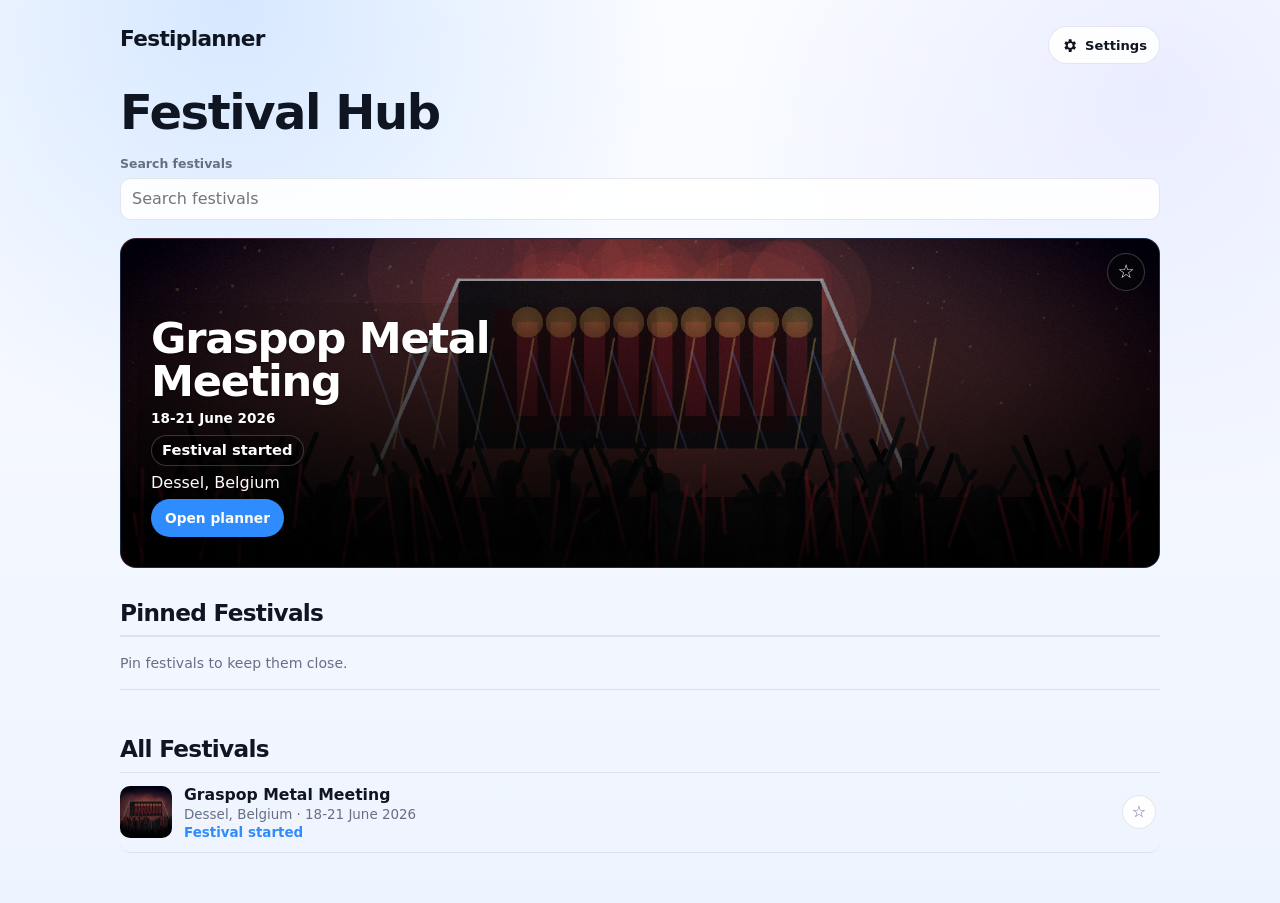
==== commit 77bec3a4: "Add homepage settings link and restyle settings page" ====
--- a/index.html
+++ b/index.html
@@ -10,6 +10,10 @@
   <div class="fp-shell">
     <header class="fp-topbar">
       <a class="fp-wordmark" href="index.html">Festiplanner</a>
+      <a class="fp-settings-link" href="settings.html" aria-label="Settings">
+        <svg viewBox="0 0 24 24" aria-hidden="true"><path d="M19.14 12.94a7.8 7.8 0 0 0 .05-.94 7.8 7.8 0 0 0-.05-.94l2.03-1.58-1.92-3.32-2.39.96a7.25 7.25 0 0 0-1.62-.94L14.88 3h-3.84l-.36 3.18c-.58.24-1.12.55-1.62.94l-2.39-.96-1.92 3.32 2.03 1.58a7.8 7.8 0 0 0-.05.94c0 .32.02.63.05.94l-2.03 1.58 1.92 3.32 2.39-.96c.5.39 1.04.7 1.62.94l.36 3.18h3.84l.36-3.18c.58-.24 1.12-.55 1.62-.94l2.39.96 1.92-3.32-2.03-1.58ZM12.96 15.5a3.5 3.5 0 1 1 0-7 3.5 3.5 0 0 1 0 7Z"/></svg>
+        <span>Settings</span>
+      </a>
     </header>
 
     <main class="fp-main">
--- a/festiplanner.css
+++ b/festiplanner.css
@@ -3493,7 +3493,7 @@
 
     .overview-grid {
       display: grid;
-      grid-template-columns: repeat(3, minmax(0, 1fr));
+      grid-template-columns: repeat(2, minmax(0, 1fr));
       gap: 10px;
     }
 
@@ -3511,7 +3511,7 @@
     }
 
     .overview-widget.feature {
-      grid-column: span 2;
+      grid-column: 1 / -1;
       background:
         linear-gradient(135deg, color-mix(in srgb, var(--festival-accent), transparent 84%), transparent),
         var(--surface);
@@ -3540,7 +3540,7 @@
     }
 
     .overview-widget-wide {
-      grid-column: span 2;
+      grid-column: auto;
     }
 
     .overview-detail-list {
@@ -3752,11 +3752,6 @@
       justify-self: end;
     }
 
-    .clash-overview-panel {
-      margin-top: 14px;
-    }
-
-    .clash-overview-list,
     .lineup-shell .clash-list {
       display: grid;
       gap: 8px;
@@ -4795,6 +4790,11 @@
         min-height: 96px;
       }
 
+      .overview-widget.feature,
+      .overview-widget-wide {
+        grid-column: 1 / -1;
+      }
+
       .overview-widget strong {
         font-size: 1rem;
       }
@@ -5281,3 +5281,429 @@
         min-height: 32px;
       }
     }
+
+    /* Accurate, isolated timetable lanes */
+    .lineup-shell .schedule-board {
+      row-gap: 16px;
+    }
+
+    .lineup-shell .stage-lane {
+      min-height: 112px;
+      overflow: visible;
+    }
+
+    .lineup-shell .stage-name {
+      min-height: 104px;
+    }
+
+    .lineup-shell .stage-track {
+      height: 104px;
+      min-height: 104px;
+      overflow: hidden;
+      isolation: isolate;
+    }
+
+    .lineup-shell .act-card {
+      left: var(--act-left) !important;
+      width: var(--act-width) !important;
+      min-width: 0;
+      top: 8px;
+      bottom: 8px;
+      height: auto;
+      box-sizing: border-box;
+      overflow: hidden;
+      padding: 9px 9px 30px;
+    }
+
+    .lineup-shell .act-card-content {
+      width: 100%;
+      overflow: hidden;
+    }
+
+    .lineup-shell .act-name {
+      display: -webkit-box;
+      -webkit-box-orient: vertical;
+      -webkit-line-clamp: 2;
+      overflow: hidden;
+      overflow-wrap: normal;
+      word-break: normal;
+    }
+
+    .lineup-shell .favorite-button {
+      right: 6px;
+      bottom: 6px;
+      width: 24px;
+      min-width: 24px;
+      height: 24px;
+      min-height: 24px;
+    }
+
+    @media (max-width: 430px) {
+      .lineup-shell .schedule-board {
+        row-gap: 12px;
+      }
+
+      .lineup-shell .stage-lane {
+        min-height: 112px;
+      }
+
+      .lineup-shell .stage-name {
+        min-height: 104px;
+      }
+
+      .lineup-shell .stage-track {
+        height: 104px;
+        min-height: 104px;
+      }
+
+      .lineup-shell .act-card {
+        top: 7px;
+        bottom: 7px;
+        min-width: 0;
+        min-height: 0;
+        padding: 8px 8px 28px;
+      }
+
+      .lineup-shell .favorite-button {
+        right: 5px;
+        bottom: 5px;
+        width: 23px;
+        min-width: 23px;
+        height: 23px;
+        min-height: 23px;
+      }
+    }
+
+    @media (max-width: 480px) {
+      .overview-grid {
+        grid-template-columns: minmax(0, 1fr);
+      }
+
+      .overview-widget,
+      .overview-widget.feature,
+      .overview-widget-wide {
+        grid-column: auto;
+      }
+    }
+
+    /* Global settings */
+    .profile-actions {
+      display: flex;
+      align-items: center;
+      flex-wrap: wrap;
+      gap: 8px;
+      margin-bottom: 8px;
+    }
+
+    .profile-actions .profile-home-link {
+      margin-bottom: 0;
+    }
+
+    .fp-settings-link {
+      display: inline-flex;
+      align-items: center;
+      gap: 7px;
+      min-height: 38px;
+      padding: 0 12px;
+      border: 1px solid var(--border);
+      border-radius: 999px;
+      background: var(--surface);
+      color: var(--text);
+      text-decoration: none;
+      font-size: 0.82rem;
+      font-weight: 760;
+    }
+
+    .fp-settings-link svg {
+      width: 17px;
+      height: 17px;
+      fill: currentColor;
+    }
+
+    .fp-settings-link:hover {
+      background: var(--surface-2);
+    }
+
+    .settings-page header {
+      grid-template-columns: minmax(0, 1fr);
+    }
+
+    .settings-page .settings-card,
+    .settings-page .settings-dialog {
+      background: var(--surface);
+      box-shadow: 0 12px 34px rgba(30, 50, 90, 0.07);
+    }
+
+    .settings-main {
+      padding-top: 4px;
+    }
+
+    .settings-grid {
+      display: grid;
+      grid-template-columns: repeat(2, minmax(0, 1fr));
+      gap: 12px;
+    }
+
+    .settings-card {
+      display: grid;
+      align-content: start;
+      gap: 4px;
+      min-width: 0;
+      padding: 18px;
+      border: 1px solid var(--border);
+      border-radius: 14px;
+      background: var(--surface);
+    }
+
+    .settings-card-wide {
+      grid-column: 1 / -1;
+    }
+
+    .settings-card-heading {
+      display: grid;
+      gap: 5px;
+      padding-bottom: 12px;
+    }
+
+    .settings-card h2,
+    .settings-dialog h2 {
+      margin: 0;
+      font-size: 1.05rem;
+      letter-spacing: 0;
+    }
+
+    .settings-card p,
+    .settings-card span,
+    .settings-dialog p {
+      color: var(--muted-text);
+    }
+
+    .settings-card p,
+    .settings-dialog p {
+      margin: 0;
+      line-height: 1.45;
+    }
+
+    .settings-row,
+    .settings-action-row,
+    .settings-about-list > div {
+      display: flex;
+      align-items: center;
+      justify-content: space-between;
+      gap: 18px;
+      min-width: 0;
+      padding: 13px 0;
+      border-top: 1px solid var(--border);
+    }
+
+    .settings-row > div:first-child,
+    .settings-action-row > div {
+      display: grid;
+      gap: 4px;
+      min-width: 0;
+    }
+
+    .settings-row strong,
+    .settings-action-row strong {
+      font-size: 0.92rem;
+    }
+
+    .settings-row span,
+    .settings-action-row span {
+      font-size: 0.8rem;
+      line-height: 1.35;
+    }
+
+    .settings-page .language-toggle,
+    .settings-page .appearance-toggle {
+      display: inline-grid;
+      width: auto;
+      max-width: 100%;
+      grid-auto-flow: column;
+      grid-auto-columns: minmax(max-content, 1fr);
+      grid-template-columns: none;
+      flex-wrap: nowrap;
+      justify-content: stretch;
+      border-color: var(--border);
+      background: var(--surface-2);
+    }
+
+    .settings-page .language-toggle button,
+    .settings-page .appearance-toggle button {
+      min-height: 34px;
+      padding-inline: 12px;
+    }
+
+    .settings-page .settings-switch {
+      appearance: none;
+      position: relative;
+      flex: 0 0 auto;
+      width: 48px;
+      min-width: 48px;
+      height: 28px;
+      min-height: 28px;
+      padding: 0;
+      margin: 0;
+      border: 1px solid var(--border);
+      border-radius: 999px;
+      background: var(--surface-2);
+      cursor: pointer;
+      transition: background 160ms ease, border-color 160ms ease;
+    }
+
+    .settings-page .settings-switch::after {
+      content: "";
+      position: absolute;
+      top: 3px;
+      left: 3px;
+      width: 20px;
+      height: 20px;
+      border-radius: 50%;
+      background: #fff;
+      box-shadow: 0 2px 7px rgba(0, 0, 0, 0.28);
+      transition: transform 160ms ease;
+    }
+
+    .settings-page .settings-switch:checked {
+      border-color: var(--primary-accent);
+      background: var(--primary-accent);
+    }
+
+    .settings-page .settings-switch:checked::after {
+      transform: translateX(20px);
+    }
+
+    .settings-page .settings-switch:focus-visible {
+      outline: 3px solid color-mix(in srgb, var(--primary-accent), transparent 64%);
+      outline-offset: 2px;
+    }
+
+    .settings-button {
+      min-height: 38px;
+      padding: 8px 13px;
+      border: 1px solid var(--border);
+      border-radius: 10px;
+      background: var(--surface-2);
+      color: var(--text);
+      cursor: pointer;
+      font: inherit;
+      font-size: 0.82rem;
+      font-weight: 760;
+      white-space: nowrap;
+    }
+
+    .settings-button:hover {
+      border-color: var(--primary-accent);
+    }
+
+    .settings-button.danger {
+      border-color: color-mix(in srgb, var(--danger), transparent 45%);
+      background: color-mix(in srgb, var(--danger), transparent 88%);
+      color: var(--danger);
+    }
+
+    .settings-status {
+      min-height: 1.4em;
+      padding-top: 8px;
+      font-size: 0.82rem;
+    }
+
+    .settings-about-list {
+      display: grid;
+      margin: 0;
+    }
+
+    .settings-about-list dt {
+      color: var(--muted-text);
+      font-size: 0.82rem;
+    }
+
+    .settings-about-list dd {
+      margin: 0;
+      color: var(--text);
+      font-weight: 760;
+    }
+
+    .settings-dialog {
+      width: min(440px, calc(100% - 28px));
+      padding: 0;
+      border: 1px solid var(--border);
+      border-radius: 14px;
+      background: var(--surface);
+      color: var(--text);
+      box-shadow: 0 24px 70px rgba(0, 0, 0, 0.42);
+    }
+
+    .settings-dialog::backdrop {
+      background: rgba(0, 0, 0, 0.62);
+      backdrop-filter: blur(4px);
+    }
+
+    .settings-dialog form {
+      display: grid;
+      gap: 12px;
+      padding: 20px;
+    }
+
+    .settings-dialog-actions {
+      display: flex;
+      justify-content: flex-end;
+      gap: 8px;
+      padding-top: 6px;
+    }
+
+    @media (max-width: 700px) {
+      .settings-grid {
+        grid-template-columns: minmax(0, 1fr);
+        gap: 9px;
+      }
+
+      .settings-card-wide {
+        grid-column: auto;
+      }
+    }
+
+    @media (max-width: 430px) {
+      .profile-actions {
+        flex-wrap: nowrap;
+      }
+
+      .profile-actions .profile-home-link {
+        flex: 0 1 auto;
+        min-width: 0;
+        min-height: 40px;
+        padding-inline: 12px;
+      }
+
+      .settings-card {
+        padding: 13px;
+        border-radius: 13px;
+      }
+
+      .settings-row,
+      .settings-action-row {
+        align-items: stretch;
+        flex-direction: column;
+        gap: 10px;
+      }
+
+      .settings-toggle-row {
+        align-items: center;
+        flex-direction: row;
+      }
+
+      .settings-page .language-toggle,
+      .settings-page .appearance-toggle {
+        width: 100%;
+      }
+
+      .settings-page .language-toggle button,
+      .settings-page .appearance-toggle button {
+        overflow: hidden;
+        text-overflow: ellipsis;
+      }
+
+      .settings-action-row .settings-button {
+        width: 100%;
+      }
+    }
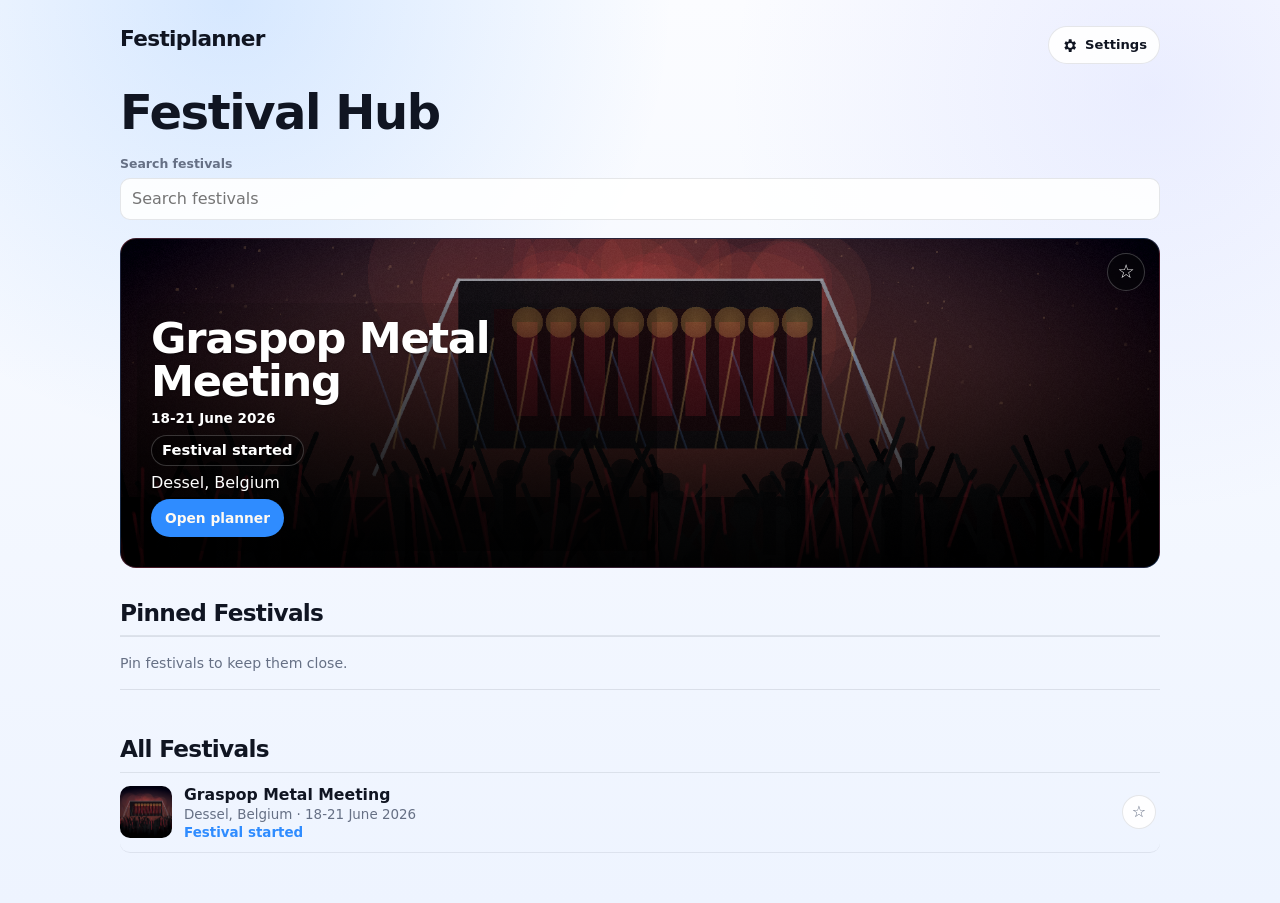
==== commit 22967ba6: "JSON refractor" ====
--- a/index.html
+++ b/index.html
@@ -29,10 +29,10 @@
       <section class="fp-featured" id="featuredFestival" data-festival-card>
         <img src="assets/festival-crowd-discovery.png" alt="Festival crowd at dusk">
         <div class="fp-featured-content">
-          <h2 id="featuredName">Graspop Metal Meeting</h2>
-          <span id="featuredDates">18-21 June 2026</span>
+          <h2 id="featuredName">Loading festival</h2>
+          <span id="featuredDates"></span>
           <p class="fp-countdown" id="featuredCountdown" aria-live="polite">Calculating countdown</p>
-          <p id="featuredLocation">Dessel, Belgium</p>
+          <p id="featuredLocation"></p>
           <a class="fp-primary-button" id="featuredLink" href="packing.html">Open planner</a>
         </div>
         <button class="fp-featured-pin" id="featuredPin" type="button" aria-label="Pin festival" aria-pressed="false">☆</button>
@@ -46,192 +46,17 @@
         <p class="fp-empty-state" id="pinnedEmptyState">Pin festivals to keep them close.</p>
       </section>
 
-      <section class="fp-section">
+      <section class="fp-section" id="allFestivalsSection">
         <div class="fp-section-title">
           <h2>All Festivals</h2>
         </div>
-        <div class="fp-festival-list" id="allFestivalList">
-          <article
-            class="fp-festival-item"
-            data-festival-card
-            data-festival-id="graspop-2026"
-            data-name="Graspop Metal Meeting"
-            data-location="Dessel, Belgium"
-            data-dates="18-21 June 2026"
-            data-start="2026-06-18T00:00:00+02:00"
-            data-href="packing.html"
-            data-image="assets/festival-crowd-discovery.png"
-            role="link"
-            tabindex="0">
-            <img src="assets/festival-crowd-discovery.png" alt="">
-            <div class="fp-festival-copy">
-              <strong>Graspop Metal Meeting</strong>
-              <span>Dessel, Belgium · 18-21 June 2026</span>
-              <span class="fp-row-countdown" aria-live="polite">Calculating countdown</span>
-            </div>
-            <button class="fp-pin-button" type="button" aria-label="Pin festival" aria-pressed="false">☆</button>
-          </article>
-        </div>
+        <div class="fp-festival-list" id="allFestivalList"></div>
       </section>
     </main>
   </div>
 
-  <script>
-    const PINNED_KEY = "festiplannerPinnedFestivals";
-    const festivalSearch = document.getElementById("festivalSearch");
-    const featuredCountdown = document.getElementById("featuredCountdown");
-    const graspopStart = new Date("2026-06-18T00:00:00+02:00").getTime();
-    const availableFestivalRows = Array.from(document.querySelectorAll("#allFestivalList [data-festival-id]"));
-
-    function readPinnedFestivals() {
-      try {
-        const saved = JSON.parse(localStorage.getItem(PINNED_KEY) || "[]");
-        return new Set(Array.isArray(saved) ? saved : []);
-      } catch {
-        return new Set();
-      }
-    }
-
-    function savePinnedFestivals(pinned) {
-      localStorage.setItem(PINNED_KEY, JSON.stringify(Array.from(pinned)));
-    }
-
-    function festivalFromRow(row) {
-      return {
-        id: row.dataset.festivalId,
-        name: row.dataset.name,
-        location: row.dataset.location,
-        dates: row.dataset.dates,
-        start: new Date(row.dataset.start).getTime(),
-        href: row.dataset.href,
-        image: row.dataset.image
-      };
-    }
-
-    function countdownText(start) {
-      const remaining = start - Date.now();
-      if (remaining <= 0) return "Festival started";
-      const totalHours = Math.ceil(remaining / (1000 * 60 * 60));
-      if (totalHours < 24) return `${formatCountdownUnit(totalHours, "hour")} remaining`;
-      if (totalHours < 7 * 24) {
-        const days = Math.floor(totalHours / 24);
-        const hours = totalHours % 24;
-        return `${formatCountdownUnit(days, "day")} ${formatCountdownUnit(hours, "hour")} remaining`;
-      }
-      return `${formatCountdownUnit(Math.ceil(totalHours / 24), "day")} remaining`;
-    }
-
-    function formatCountdownUnit(value, unit) {
-      return `${value} ${unit}${value === 1 ? "" : "s"}`;
-    }
-
-    function updateFeaturedCountdown() {
-      if (!featuredCountdown) return;
-      const start = Number(document.getElementById("featuredFestival").dataset.start) || graspopStart;
-      featuredCountdown.textContent = countdownText(start);
-      document.querySelectorAll(".fp-row-countdown").forEach(element => {
-        const row = element.closest("[data-festival-id]");
-        element.textContent = countdownText(new Date(row.dataset.start).getTime());
-      });
-    }
-
-    function createPinnedRow(sourceRow) {
-      const row = sourceRow.cloneNode(true);
-      row.classList.add("is-pinned");
-      delete row.dataset.bound;
-      return row;
-    }
-
-    function setPinButton(button, pinned) {
-      button.textContent = pinned ? "★" : "☆";
-      button.setAttribute("aria-pressed", String(pinned));
-      button.setAttribute("aria-label", pinned ? "Unpin festival" : "Pin festival");
-      button.title = pinned ? "Unpin festival" : "Pin festival";
-    }
-
-    function updateFeaturedFestival(pinned) {
-      const festivals = availableFestivalRows.map(festivalFromRow);
-      const pinnedUpcoming = festivals
-        .filter(festival => pinned.has(festival.id) && festival.start >= Date.now())
-        .sort((a, b) => a.start - b.start);
-      const featured = pinnedUpcoming[0] || festivals[0];
-      if (!featured) return;
-
-      const featuredElement = document.getElementById("featuredFestival");
-      featuredElement.dataset.start = String(featured.start);
-      featuredElement.querySelector("img").src = featured.image;
-      document.getElementById("featuredName").textContent = featured.name;
-      document.getElementById("featuredDates").textContent = featured.dates;
-      document.getElementById("featuredLocation").textContent = featured.location;
-      document.getElementById("featuredLink").href = featured.href;
-      const featuredPin = document.getElementById("featuredPin");
-      featuredPin.dataset.festivalId = featured.id;
-      setPinButton(featuredPin, pinned.has(featured.id));
-    }
-
-    function bindFestivalRow(row, pinned) {
-      const festival = festivalFromRow(row);
-      const pinButton = row.querySelector(".fp-pin-button");
-      setPinButton(pinButton, pinned.has(festival.id));
-      if (row.dataset.bound === "true") return;
-      row.dataset.bound = "true";
-      pinButton.addEventListener("click", event => {
-        event.stopPropagation();
-        togglePinnedFestival(festival.id);
-      });
-      row.addEventListener("click", () => {
-        window.location.href = festival.href;
-      });
-      row.addEventListener("keydown", event => {
-        if (event.key === "Enter" || event.key === " ") {
-          event.preventDefault();
-          window.location.href = festival.href;
-        }
-      });
-    }
-
-    function renderFestivalHub() {
-      const pinned = readPinnedFestivals();
-      const pinnedList = document.getElementById("pinnedFestivalList");
-      pinnedList.innerHTML = "";
-
-      availableFestivalRows.forEach(row => bindFestivalRow(row, pinned));
-      availableFestivalRows
-        .filter(row => pinned.has(row.dataset.festivalId))
-        .forEach(row => {
-          const pinnedRow = createPinnedRow(row);
-          pinnedList.appendChild(pinnedRow);
-          bindFestivalRow(pinnedRow, pinned);
-        });
-
-      document.getElementById("pinnedEmptyState").hidden = pinnedList.children.length > 0;
-      updateFeaturedFestival(pinned);
-      updateFeaturedCountdown();
-    }
-
-    function togglePinnedFestival(festivalId) {
-      const pinned = readPinnedFestivals();
-      if (pinned.has(festivalId)) pinned.delete(festivalId);
-      else pinned.add(festivalId);
-      savePinnedFestivals(pinned);
-      renderFestivalHub();
-    }
-
-    document.getElementById("featuredPin").addEventListener("click", () => {
-      togglePinnedFestival(document.getElementById("featuredPin").dataset.festivalId);
-    });
-
-    festivalSearch.addEventListener("input", () => {
-      const query = festivalSearch.value.trim().toLowerCase();
-      document.querySelectorAll(".fp-festival-item").forEach(row => {
-        row.hidden = Boolean(query && !row.textContent.toLowerCase().includes(query));
-      });
-    });
-
-    renderFestivalHub();
-    setInterval(updateFeaturedCountdown, 60000);
-
-  </script>
+  <script src="festival-data.js"></script>
+  <script src="home.js"></script>
   <script src="festiplanner-i18n.js"></script>
 </body>
 </html>
--- a/festiplanner.css
+++ b/festiplanner.css
@@ -1002,7 +1002,7 @@
     }
 
     .language-toggle {
-      display: inline-grid;
+      display: inline-grid !important;
       grid-template-columns: 1fr 1fr;
       gap: 3px;
       padding: 4px;
@@ -1644,7 +1644,7 @@
       border-radius: 999px;
       background: linear-gradient(180deg, #dce8ff, #8fb7ff);
       color: #08111f;
-      text-decoration: none;
+      text-decoration: none !important;
       font-weight: 900;
       text-transform: uppercase;
       cursor: pointer;
@@ -5400,8 +5400,10 @@
     }
 
     .fp-settings-link {
-      display: inline-flex;
+      display: inline-grid;
+      grid-template-columns: 17px max-content;
       align-items: center;
+      justify-content: center;
       gap: 7px;
       min-height: 38px;
       padding: 0 12px;
@@ -5412,12 +5414,20 @@
       text-decoration: none;
       font-size: 0.82rem;
       font-weight: 760;
+      line-height: 1;
     }
 
     .fp-settings-link svg {
+      display: block;
       width: 17px;
       height: 17px;
       fill: currentColor;
+      flex: none;
+    }
+
+    .fp-settings-link span {
+      display: block;
+      white-space: nowrap;
     }
 
     .fp-settings-link:hover {
@@ -5664,6 +5674,18 @@
     }
 
     @media (max-width: 430px) {
+      .fp-topbar .fp-settings-link {
+        display: inline-grid !important;
+        grid-column: 2;
+        grid-row: 1;
+        justify-self: end;
+        align-self: start;
+        width: auto;
+        min-width: 106px;
+        min-height: 38px;
+        margin: 0;
+      }
+
       .profile-actions {
         flex-wrap: nowrap;
       }
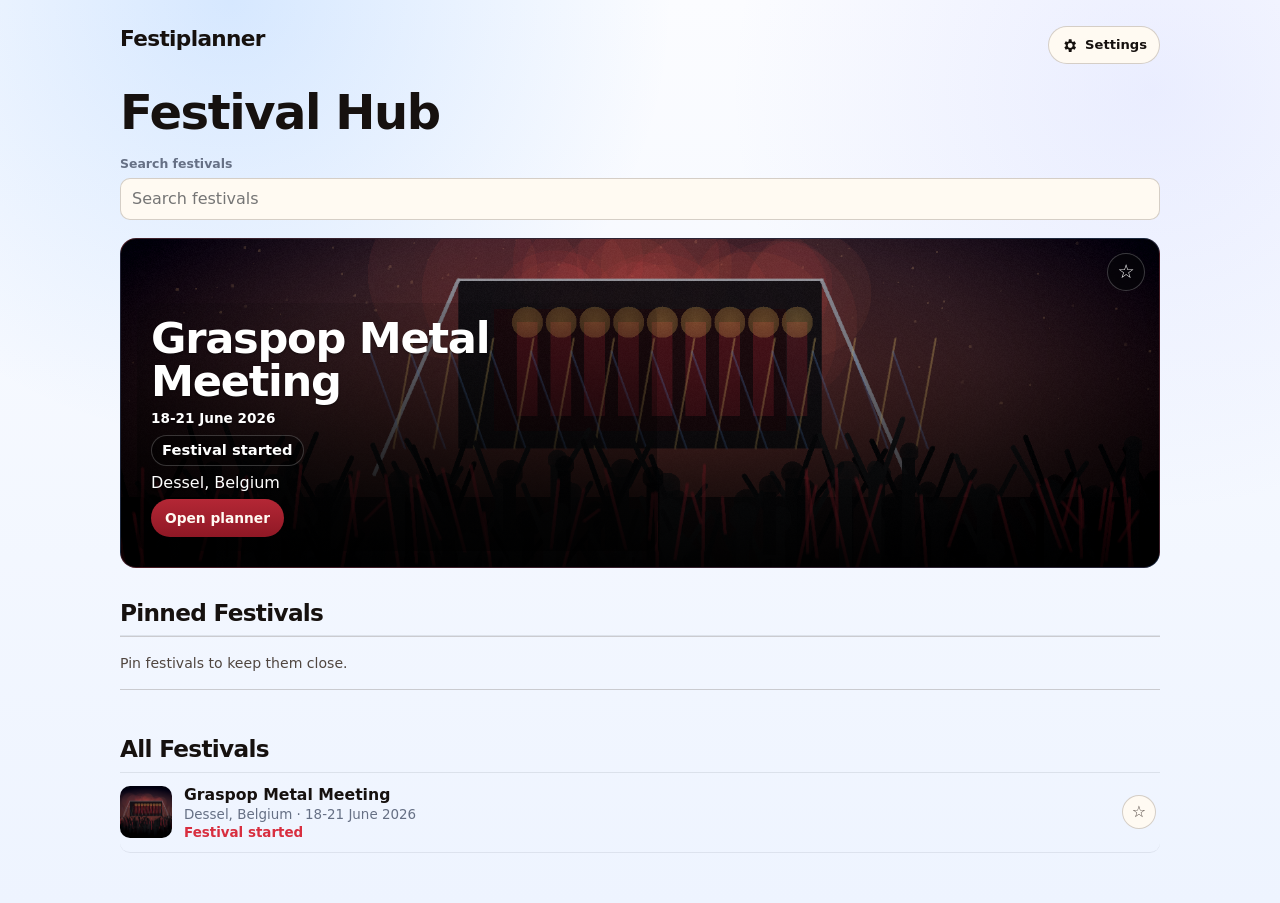
==== commit 5d16ef13: "Fix bootstrap ordering and shared asset path resolution" ====
--- a/index.html
+++ b/index.html
@@ -27,7 +27,7 @@
       </label>
 
       <section class="fp-featured" id="featuredFestival" data-festival-card>
-        <img src="assets/festival-crowd-discovery.png" alt="Festival crowd at dusk">
+        <img src="assets/festival-crowd-discovery.png" data-app-asset="assets/festival-crowd-discovery.png" alt="Festival crowd at dusk">
         <div class="fp-featured-content">
           <h2 id="featuredName">Loading festival</h2>
           <span id="featuredDates"></span>
@@ -55,6 +55,8 @@
     </main>
   </div>
 
+  <script src="app-paths.js"></script>
+  <script src="festival-fallback-data.js"></script>
   <script src="festival-data.js"></script>
   <script src="home.js"></script>
   <script src="festiplanner-i18n.js"></script>
